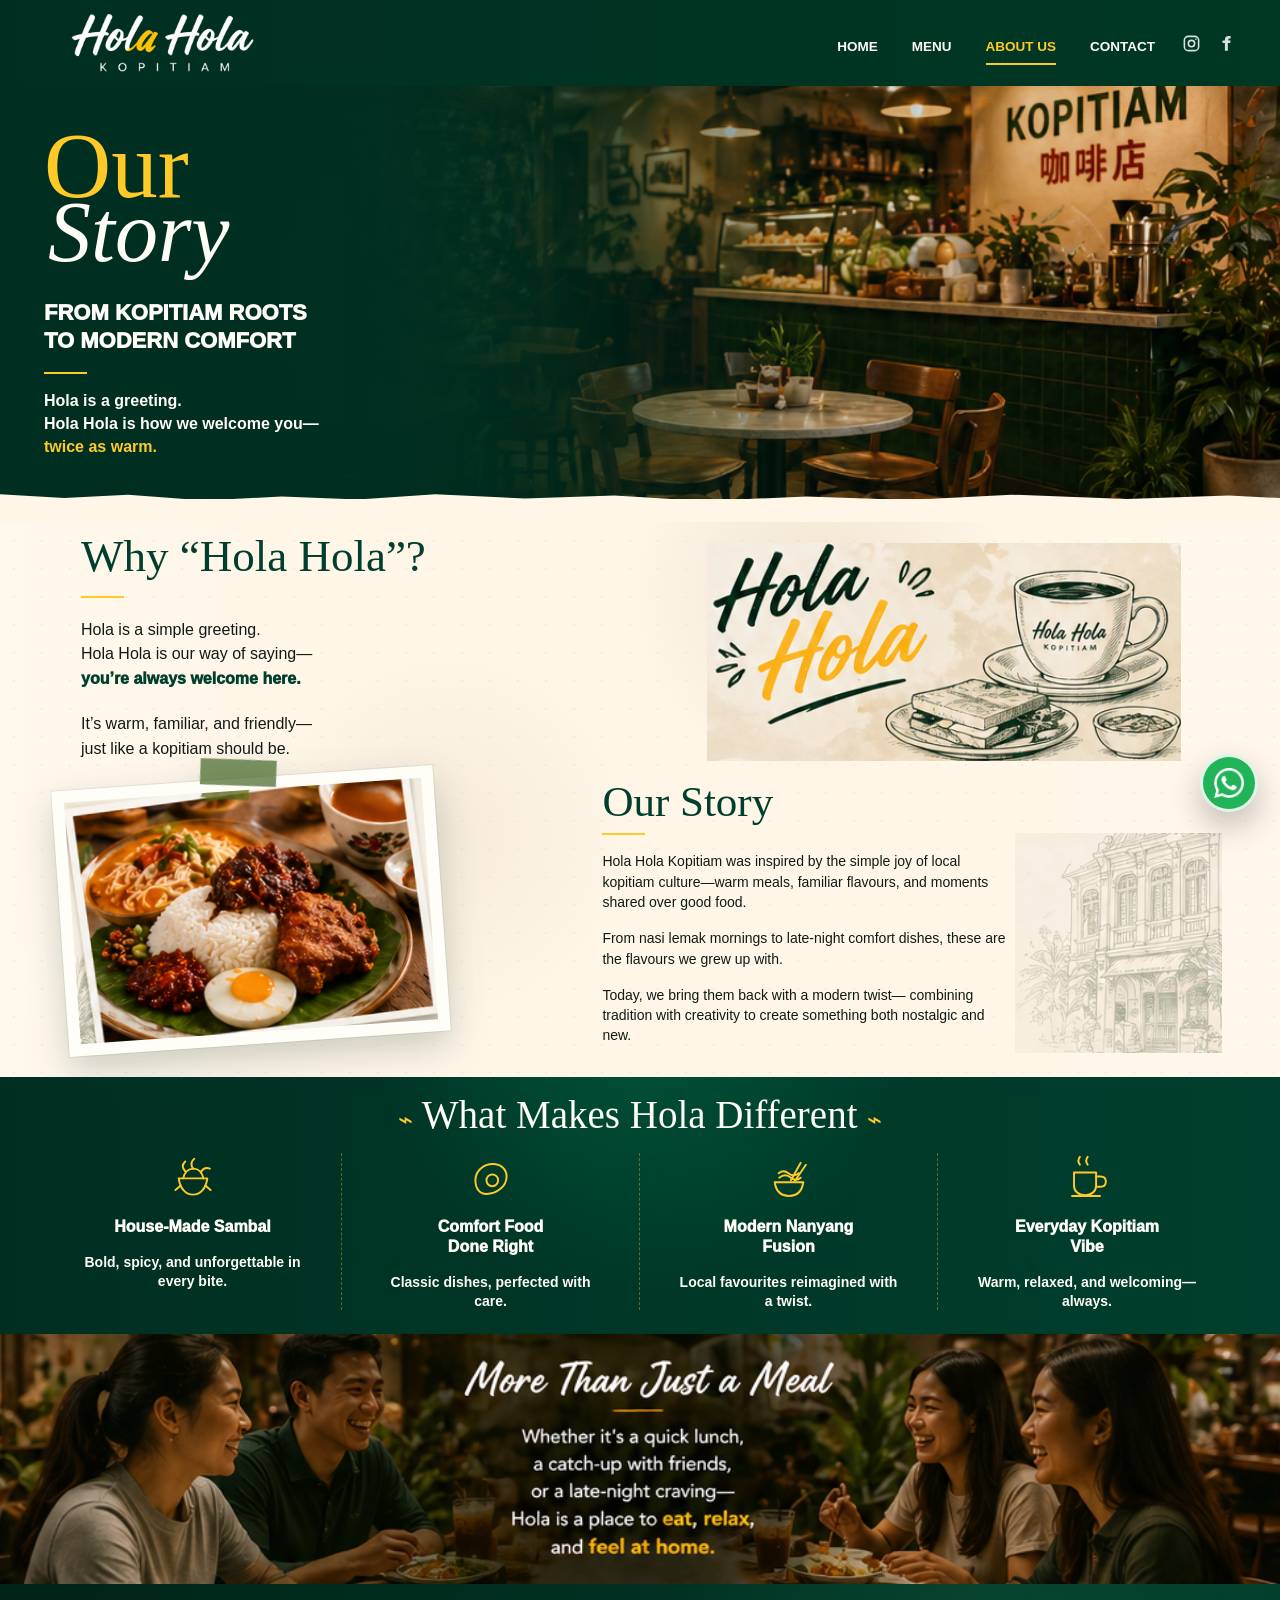
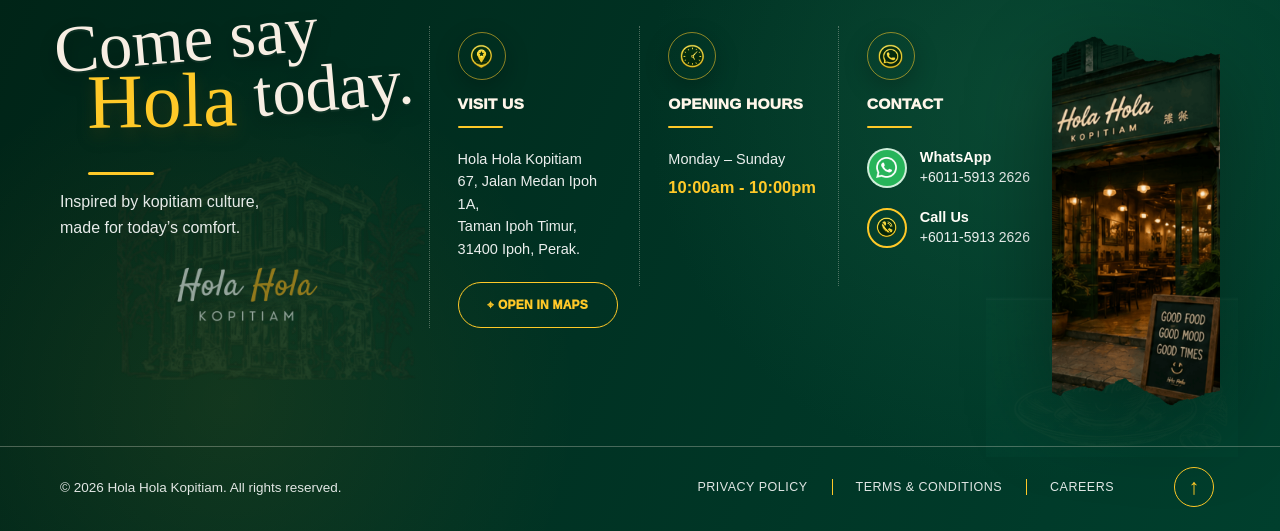
==== about/index.html @ 33ec0f51 "update" ====
<!DOCTYPE html>
<html lang="en">
  <head>
    <meta charset="UTF-8" />
    <meta name="viewport" content="width=device-width, initial-scale=1.0" />
    <title>About Us | Hola Hola Kopitiam</title>
    <meta name="description" content="The story behind Hola Hola Kopitiam, from kopitiam roots to modern comfort." />
    <link rel="stylesheet" href="../style.css" />
  </head>
  <body class="about-page">
    <header class="site-header" id="siteHeader">
      <div class="nav-wrap">
        <a class="logo" href="../" data-file-href="../index.html" aria-label="Hola Hola Kopitiam home">
          <img src="../images/logo/logo.png" alt="Hola Hola Kopitiam" />
        </a>

        <button class="menu-toggle" id="menuToggle" aria-label="Open menu" aria-expanded="false">
          <span></span>
          <span></span>
          <span></span>
        </button>

        <nav class="nav-menu" id="navMenu" aria-label="Main navigation">
          <a href="../" data-file-href="../index.html">HOME</a>
          <a href="../menu/" data-file-href="../menu/index.html">MENU</a>
          <a class="active" href="../about/" data-file-href="../about/index.html">ABOUT US</a>
          <a href="../#contact" data-file-href="../index.html#contact">CONTACT</a>
          <span class="nav-socials" aria-label="Social links">
            <a class="nav-social" href="https://www.instagram.com/holahola.kopitiam" target="_blank" rel="noreferrer" aria-label="Instagram"><img src="../icons/instagram.svg" alt="" /></a>
            <a class="nav-social" href="https://www.facebook.com/holaholakopitiam" target="_blank" rel="noreferrer" aria-label="Facebook"><img src="../icons/facebook.svg" alt="" /></a>
          </span>
        </nav>
      </div>
    </header>

    <main>
      <section class="about-hero">
        <img src="../images/about/about-hero.png" alt="Warm kopitiam interior" />
        <div class="about-hero-overlay"></div>
        <div class="about-hero-copy">
          <h1><span>Our</span><em>Story</em></h1>
          <h2>FROM KOPITIAM ROOTS<br />TO MODERN COMFORT</h2>
          <p>
            Hola is a greeting.<br />
            Hola Hola is how we welcome you—<br />
            <strong>twice as warm.</strong>
          </p>
        </div>
      </section>

      <section class="about-paper">
        <div class="container why-grid">
          <div class="why-copy">
            <h2>Why “Hola Hola”?</h2>
            <p>
              Hola is a simple greeting.<br />
              Hola Hola is our way of saying—<br />
              <strong>you’re always welcome here.</strong>
            </p>
            <p>
              It’s warm, familiar, and friendly—<br />
              just like a kopitiam should be.
            </p>
          </div>

          <div class="why-art">
            <img class="hola-illustration" src="../images/about/hola-hola-illustration.png" alt="Hola Hola typography and kopitiam cup illustration" />
            <img class="coffee-cup" src="../images/about/coffee-cup.png" alt="" aria-hidden="true" />
          </div>
        </div>

        <div class="container story-grid">
          <figure class="story-photo">
            <img src="../images/about/story-food.png" alt="Nanyang comfort food plate" />
          </figure>

          <div class="story-copy">
            <h2>Our Story</h2>
            <p>
              Hola Hola Kopitiam was inspired by the simple joy
              of local kopitiam culture—warm meals, familiar
              flavours, and moments shared over good food.
            </p>
            <p>
              From nasi lemak mornings to late-night
              comfort dishes, these are the flavours
              we grew up with.
            </p>
            <p>
              Today, we bring them back with a modern twist—
              combining tradition with creativity
              to create something both nostalgic and new.
            </p>
          </div>

          <img class="building-sketch" src="../images/about/building-sketch.png" alt="" aria-hidden="true" />
        </div>
      </section>

      <section class="difference-section">
        <div class="container">
          <h2><span>⌁</span> What Makes Hola Different <span>⌁</span></h2>
          <div class="difference-grid">
            <article>
              <img src="../icons/sambal.svg" alt="" aria-hidden="true" />
              <h3>House-Made Sambal</h3>
              <p>Bold, spicy, and unforgettable in every bite.</p>
            </article>
            <article>
              <img src="../icons/egg.svg" alt="" aria-hidden="true" />
              <h3>Comfort Food<br />Done Right</h3>
              <p>Classic dishes, perfected with care.</p>
            </article>
            <article>
              <img src="../icons/noodle.svg" alt="" aria-hidden="true" />
              <h3>Modern Nanyang<br />Fusion</h3>
              <p>Local favourites reimagined with a twist.</p>
            </article>
            <article>
              <img src="../icons/cup.svg" alt="" aria-hidden="true" />
              <h3>Everyday Kopitiam<br />Vibe</h3>
              <p>Warm, relaxed, and welcoming—always.</p>
            </article>
          </div>
        </div>
      </section>

      <section class="meal-banner" aria-label="More Than Just a Meal">
        <img src="../images/about/friends-meal.png" alt="Friends sharing a meal at Hola Hola Kopitiam" />
        <div class="visually-hidden">
          <h2>More Than Just a Meal</h2>
          <p>Whether it’s a quick lunch, a catch-up with friends, or a late-night craving—Hola is a place to eat, relax, and feel at home.</p>
        </div>
      </section>
    </main>

    <footer class="site-footer" id="contact">
      <div class="footer-shell">
        <div class="footer-top">
          <div class="footer-invite">
            <h2>Come say<br /><span class="footer-hola-line"><span>Hola</span> today.</span></h2>
            <i aria-hidden="true"></i>
            <p>Inspired by kopitiam culture,<br />made for today’s comfort.</p>
            <div class="footer-logo-mark">
              <img src="../images/logo/logo.png" alt="Hola Hola Kopitiam" />
            </div>
          </div>

          <div class="footer-panel footer-visit">
            <div class="footer-icon" aria-hidden="true"><img src="../images/footer/icons/location-pin.png" alt="" /></div>
            <h3>VISIT US</h3>
            <p>
              Hola Hola Kopitiam<br />
              67, Jalan Medan Ipoh 1A,<br />
              Taman Ipoh Timur,<br />
              31400 Ipoh, Perak.
            </p>
            <a class="footer-pill" href="https://share.google/XCFySOkUaAAFdQD67" target="_blank" rel="noreferrer">⌖ OPEN IN MAPS</a>
          </div>

          <div class="footer-panel footer-hours">
            <div class="footer-icon" aria-hidden="true"><img src="../images/footer/icons/clock.png" alt="" /></div>
            <h3>OPENING HOURS</h3>
            <p>Monday – Sunday</p>
            <strong>10:00am - 10:00pm</strong>
          </div>

          <div class="footer-panel footer-contact">
            <div class="footer-icon" aria-hidden="true"><img src="../images/footer/icons/phone.png" alt="" /></div>
            <h3>CONTACT</h3>
            <a class="contact-row" href="https://wa.me/601159132626" target="_blank" rel="noreferrer">
              <span><img src="../images/footer/icons/whatsapp-white.png" alt="" /></span>
              <b>WhatsApp<small>+6011-5913 2626</small></b>
            </a>
            <a class="contact-row" href="tel:+601159132626">
              <span><img src="../images/footer/icons/call.png" alt="" /></span>
              <b>Call Us<small>+6011-5913 2626</small></b>
            </a>
          </div>

          <figure class="footer-shop">
            <img src="../images/footer/shop-front.png" alt="Hola Hola Kopitiam shop front" />
          </figure>
        </div>

        <div class="footer-bottom">
          <p>© 2026 Hola Hola Kopitiam. All rights reserved.</p>
          <nav aria-label="Footer links">
            <a href="#">PRIVACY POLICY</a>
            <a href="#">TERMS &amp; CONDITIONS</a>
            <a href="#">CAREERS</a>
          </nav>
          <a class="back-to-top" href="#" aria-label="Back to top">↑</a>
        </div>
      </div>
    </footer>

    <a class="whatsapp-float" href="https://wa.me/601159132626" target="_blank" rel="noreferrer" aria-label="WhatsApp Hola Hola Kopitiam"></a>

    <script src="../script.js"></script>
  </body>
</html>
---- style.css ----
:root {
  --green: #003f2d;
  --dark-green: #002f22;
  --yellow: #ffc928;
  --cream: #fff6e8;
  --text-dark: #12372a;
  --white: #fffdf7;
  --shadow: 0 10px 24px rgba(18, 55, 42, 0.14);
  --radius: 16px;
  --max: 1200px;
}

* {
  box-sizing: border-box;
}

html {
  scroll-behavior: smooth;
}

body {
  margin: 0;
  color: var(--text-dark);
  background: var(--cream);
  font-family: Arial, Helvetica, sans-serif;
}

body.modal-open {
  overflow: hidden;
}

img {
  display: block;
  width: 100%;
  height: 100%;
  object-fit: cover;
}

a {
  color: inherit;
  text-decoration: none;
}

.container {
  width: min(var(--max), calc(100% - 88px));
  margin: 0 auto;
}

.site-header {
  position: fixed;
  top: 0;
  left: 0;
  right: 0;
  z-index: 50;
  background: linear-gradient(90deg, rgba(0, 47, 34, 0.96), rgba(0, 57, 36, 0.9));
  transition: box-shadow 0.2s ease, backdrop-filter 0.2s ease;
}

.site-header.scrolled {
  background: linear-gradient(90deg, var(--dark-green), #003924);
  box-shadow: 0 8px 22px rgba(0, 0, 0, 0.28);
  backdrop-filter: blur(8px);
}

.nav-wrap {
  width: min(var(--max), calc(100% - 88px));
  height: 86px;
  margin: 0 auto;
  display: flex;
  align-items: center;
  gap: 28px;
}

.logo {
  flex: 0 0 236px;
  height: 86px;
}

.logo img {
  object-fit: contain;
}

.nav-menu {
  flex: 1;
  display: flex;
  align-items: center;
  justify-content: flex-end;
  gap: 34px;
  color: var(--white);
  font-size: 13.5px;
  font-weight: 900;
}

.nav-menu > a:not(.order-btn) {
  position: relative;
  padding: 34px 0 28px;
}

.nav-menu > a:not(.order-btn)::after {
  content: "";
  position: absolute;
  left: 0;
  bottom: 17px;
  width: 0;
  height: 2px;
  background: var(--yellow);
}

.nav-menu > a.active {
  color: var(--yellow);
}

.nav-menu > a.active::after,
.nav-menu > a:hover::after {
  width: 100%;
}

.nav-socials {
  display: inline-flex;
  align-items: center;
  gap: 15px;
  margin-left: -8px;
}

.nav-social {
  display: inline-grid;
  place-items: center;
  width: 20px;
  height: 20px;
  padding: 0;
  opacity: 0.85;
  transition: opacity 0.2s ease, transform 0.2s ease;
}

.nav-social img {
  display: block;
  width: 19px;
  height: 19px;
  object-fit: contain;
  filter: brightness(0) invert(1);
  transition: filter 0.2s ease;
}

.nav-social:hover {
  opacity: 1;
  transform: translateY(-2px);
}

.nav-social:hover img {
  filter: brightness(0) saturate(100%) invert(82%) sepia(94%) saturate(769%) hue-rotate(340deg) brightness(101%) contrast(102%);
}

.order-btn {
  flex: 0 0 auto;
  display: inline-flex;
  align-items: center;
  gap: 8px;
  height: 43px;
  padding: 0 23px;
  border-radius: 999px;
  color: var(--dark-green);
  background: var(--yellow);
  box-shadow: 0 8px 16px rgba(255, 201, 40, 0.2);
}

.menu-toggle {
  display: none;
  margin-left: auto;
  width: 42px;
  height: 42px;
  border: 0;
  border-radius: 50%;
  background: var(--yellow);
}

.menu-toggle span {
  display: block;
  width: 19px;
  height: 2px;
  margin: 5px auto;
  background: var(--dark-green);
  transition: 0.2s ease;
}

.hero {
  position: relative;
  height: 570px;
  overflow: hidden;
  padding-top: 86px;
  background-image: url("images/hero/homebanner.png");
  background-size: cover;
  background-position: center top;
  background-repeat: no-repeat;
}

.hero-wrap {
  position: relative;
  z-index: 1;
  width: min(var(--max), calc(100% - 88px));
  height: 100%;
  margin: 0 auto;
  display: block;
}

.hero-copy {
  padding-top: 39px;
  color: var(--white);
}

.hero-kicker {
  margin: 0 0 4px;
  font-size: 25px;
  line-height: 1;
  font-weight: 950;
}

.hero h1 {
  margin: 0;
  line-height: 0.82;
}

.hero h1 span {
  position: relative;
  display: block;
  color: var(--yellow);
  font-size: 112px;
  font-weight: 950;
  letter-spacing: -4px;
  text-shadow: 0 4px 0 rgba(0, 0, 0, 0.08), 0 12px 26px rgba(0, 0, 0, 0.18);
}

.hero h1 span::after {
  content: "NEW";
  position: absolute;
  inset: 0;
  color: transparent;
  pointer-events: none;
  background-image:
    radial-gradient(circle, rgba(0, 63, 45, 0.58) 1px, transparent 1.6px),
    radial-gradient(circle, rgba(0, 47, 34, 0.32) 1px, transparent 1.4px),
    linear-gradient(115deg, transparent 0 34%, rgba(0, 47, 34, 0.22) 35% 36%, transparent 37% 100%);
  background-size: 9px 9px, 13px 13px, 26px 26px;
  background-position: 0 1px, 4px 5px, 0 0;
  -webkit-background-clip: text;
  background-clip: text;
  opacity: 0.42;
  mix-blend-mode: multiply;
}

.hero h1 em {
  display: block;
  margin: -7px 0 0 -8px;
  color: var(--white);
  font-family: "Brush Script MT", "Segoe Script", cursive;
  font-size: 108px;
  font-weight: 500;
  line-height: 0.78;
}

.hero-sub {
  margin: 33px 0 20px;
  color: var(--white);
  font-size: 17px;
  font-weight: 700;
  line-height: 1.45;
}

.hero-actions {
  display: flex;
  align-items: flex-start;
  gap: 26px;
}

.hero .hero-cta {
  display: inline-flex;
  flex-direction: column;
  align-items: flex-start;
  gap: 7px;
  color: var(--white);
}

.hero .hero-cta-main {
  display: inline-flex;
  align-items: center;
  justify-content: center;
  gap: 12px;
  min-width: 164px;
  min-height: 44px;
  padding: 0 24px;
  border-radius: 999px;
  font-size: 12.5px;
  line-height: 1;
  font-weight: 950;
  cursor: pointer;
  transition: transform 0.24s ease, box-shadow 0.24s ease, background 0.24s ease, color 0.24s ease;
}

.hero .hero-cta-primary .hero-cta-main {
  color: var(--dark-green);
  background: var(--yellow);
  box-shadow: 0 6px 14px rgba(0, 0, 0, 0.15);
}

.hero .hero-cta-primary:hover .hero-cta-main {
  transform: translateY(-3px);
  box-shadow: 0 12px 24px rgba(0, 0, 0, 0.25), 0 0 18px rgba(255, 201, 40, 0.32);
}

.hero .hero-cta-primary:active .hero-cta-main {
  transform: translateY(1px);
  box-shadow: 0 4px 8px rgba(0, 0, 0, 0.2);
}

.hero .hero-cta-secondary .hero-cta-main {
  color: var(--white);
  background: transparent;
  border: 1.5px solid rgba(255, 255, 255, 0.92);
}

.hero .hero-cta-secondary:hover .hero-cta-main {
  color: var(--dark-green);
  background: var(--white);
  transform: translateY(-3px);
}

.hero .hero-cta-secondary:active .hero-cta-main {
  transform: translateY(1px);
}

.hero .hero-cta-icon {
  position: relative;
  display: inline-block;
  width: 19px;
  height: 19px;
  flex: 0 0 19px;
  object-fit: contain;
}

.hero .hero-cta-icon.location::before,
.hero .hero-cta-icon.location::after {
  content: "";
  position: absolute;
  display: block;
}

.hero .hero-cta-icon.fork {
  color: var(--dark-green);
}

.hero .hero-cta-icon.location::before {
  left: 3px;
  top: 1px;
  width: 13px;
  height: 13px;
  border: 2px solid currentColor;
  border-radius: 50% 50% 50% 0;
  transform: rotate(-45deg);
}

.hero .hero-cta-icon.location::after {
  left: 8px;
  top: 6px;
  width: 3px;
  height: 3px;
  border: 2px solid currentColor;
  border-radius: 50%;
}

.hero .hero-cta-arrow {
  font-size: 18px;
  line-height: 1;
  transform: translateY(-1px);
}

.hero .hero-cta small {
  display: block;
  padding-left: 17px;
  color: rgba(255, 246, 232, 0.92);
  font-family: "Brush Script MT", "Segoe Script", cursive;
  font-size: 15px;
  line-height: 1;
  font-weight: 500;
  letter-spacing: 0;
  text-shadow: 0 2px 8px rgba(0, 0, 0, 0.24);
}

.btn {
  display: inline-flex;
  align-items: center;
  gap: 12px;
  justify-content: center;
  min-width: 174px;
  min-height: 52px;
  padding: 16px 28px;
  border-radius: 999px;
  font-size: 13px;
  font-weight: 700;
  line-height: 1;
  cursor: pointer;
  transition: all 0.3s ease;
}

.mini-btn:hover,
.order-btn:hover,
.directions:hover {
  transform: translateY(-1px) scale(1.03);
}

.btn-primary {
  color: var(--dark-green);
  background: var(--yellow);
  box-shadow: 0 6px 14px rgba(0, 0, 0, 0.15);
}

.btn-primary:hover {
  transform: translateY(-3px);
  box-shadow: 0 12px 24px rgba(0, 0, 0, 0.25), 0 0 18px rgba(255, 201, 40, 0.22);
}

.btn-primary:active {
  transform: translateY(1px);
  box-shadow: 0 4px 8px rgba(0, 0, 0, 0.2);
}

.btn-secondary {
  color: var(--white);
  border: 1.5px solid var(--white);
  background: transparent;
}

.btn-secondary:hover {
  color: var(--dark-green);
  background: var(--white);
  transform: translateY(-3px);
}

.btn-secondary:active {
  transform: translateY(1px);
}

.icon-left {
  display: inline-block;
  width: 20px;
  height: 20px;
  flex: 0 0 20px;
  background-color: currentColor;
  mask-position: center;
  mask-repeat: no-repeat;
  mask-size: contain;
  -webkit-mask-position: center;
  -webkit-mask-repeat: no-repeat;
  -webkit-mask-size: contain;
}

.icon-left.fork {
  mask-image: url("icons/fork.svg");
  -webkit-mask-image: url("icons/fork.svg");
}

.icon-left.location {
  mask-image: url("icons/location.svg");
  -webkit-mask-image: url("icons/location.svg");
}

.icon-right {
  font-size: 18px;
  line-height: 1;
  transform: translateY(-1px);
}

.promotions,
.must-try {
  position: relative;
  background: var(--cream);
}

.promotions {
  padding: 18px 0 13px;
}

.promotions::before,
.must-try::before {
  content: "";
  position: absolute;
  inset: 0;
  pointer-events: none;
  opacity: 0.04;
  background-image: radial-gradient(circle, var(--text-dark) 1px, transparent 1.2px);
  background-size: 28px 28px;
}

.section-title {
  position: relative;
  z-index: 1;
  display: flex;
  justify-content: center;
  align-items: center;
  gap: 14px;
  text-align: center;
}

.section-title h2 {
  position: relative;
  margin: 0;
  color: var(--text-dark);
  font-size: 29px;
  line-height: 0.92;
  font-weight: 950;
}

.promotions .section-title h2 {
  display: inline-block;
  text-shadow: 0 0 16px rgba(255, 201, 40, 0.34), 0 2px 0 rgba(255, 255, 255, 0.42);
  transform-origin: center;
  animation: promo-title-breathe 5.6s ease-in-out infinite;
}

.section-title p {
  margin: 4px 0 0;
  color: #8b4d24;
  font-family: "Brush Script MT", "Segoe Script", cursive;
  font-size: 23px;
  line-height: 0.8;
}

.promotions .section-title p {
  animation: promo-subtitle-breathe 5.8s ease-in-out infinite;
}

.section-title.small h2 {
  font-size: 26px;
}

.section-title.small p {
  font-size: 20px;
}

.ornament {
  color: var(--yellow);
  font-size: 29px;
  font-weight: 900;
}

.promotions .ornament {
  filter: drop-shadow(0 0 8px rgba(255, 201, 40, 0.4));
  transform-origin: center;
  animation: promo-ornament-pulse 4.8s ease-in-out infinite;
}

.promotions .ornament.flip {
  animation-delay: 0.7s;
}

.flip {
  transform: scaleX(-1);
}

.promo-grid {
  position: relative;
  z-index: 1;
  display: grid;
  grid-template-columns: 1fr 1fr;
  gap: 12px;
  margin-top: 19px;
}

.promo-card {
  position: relative;
  height: 292px;
  overflow: hidden;
  border-radius: 22px;
  border: 1px solid rgba(255, 246, 232, 0.24);
  box-shadow: 0 16px 34px rgba(18, 55, 42, 0.14);
  transition: transform 0.28s ease, box-shadow 0.28s ease, border-color 0.28s ease;
}

.promo-card::before {
  content: "";
  position: absolute;
  inset: 1px;
  z-index: 3;
  border-radius: 21px;
  pointer-events: none;
  box-shadow: inset 0 1px 0 rgba(255, 255, 255, 0.2), inset 0 0 0 1px rgba(255, 201, 40, 0.08);
}

.promo-card:hover {
  transform: translateY(-7px);
  border-color: rgba(255, 201, 40, 0.38);
  box-shadow: 0 24px 48px rgba(18, 55, 42, 0.26), 0 0 26px rgba(255, 201, 40, 0.12);
}

.product-card:hover {
  transform: translateY(-4px);
  box-shadow: 0 14px 30px rgba(18, 55, 42, 0.22);
}

.promo-combo {
  display: grid;
  grid-template-columns: 154px minmax(220px, 1fr);
  color: var(--white);
  background: linear-gradient(110deg, var(--dark-green), var(--green));
}

.promo-combo::after {
  content: "";
  position: absolute;
  inset: 0 auto 0 0;
  z-index: 1;
  width: 68%;
  background: linear-gradient(90deg, rgba(0, 47, 34, 0.98) 0%, rgba(0, 63, 45, 0.96) 68%, rgba(0, 63, 45, 0) 100%);
  pointer-events: none;
}

.discount-badge {
  position: relative;
  z-index: 2;
  overflow: hidden;
  width: 112px;
  height: 112px;
  margin: 30px 0 0 24px;
  padding-top: 27px;
  border-radius: 50%;
  color: var(--dark-green);
  background:
    radial-gradient(circle at 34% 24%, rgba(255, 255, 255, 0.54), transparent 24%),
    var(--yellow);
  transform: rotate(-5deg);
  text-align: center;
  font-size: 34px;
  line-height: 0.9;
  font-weight: 950;
  box-shadow: 0 16px 30px rgba(0, 0, 0, 0.24), 0 0 0 6px rgba(255, 201, 40, 0.16);
}

.discount-badge::before {
  content: "";
  position: absolute;
  inset: 8px;
  border: 1px dashed rgba(0, 63, 45, 0.38);
  border-radius: inherit;
  pointer-events: none;
}

.discount-badge::after,
.promo-stamp::after,
.mini-btn::after {
  content: "";
  position: absolute;
  top: -42%;
  bottom: -42%;
  width: 46%;
  transform: translateX(-190%) rotate(18deg);
  background: linear-gradient(90deg, transparent, rgba(255, 255, 255, 0.44), transparent);
  pointer-events: none;
  animation: promo-shine 6.5s ease-in-out infinite;
}

.discount-badge::after {
  left: 0;
  z-index: 1;
}

.discount-badge span {
  font-size: 26px;
}

.promo-text {
  position: relative;
  z-index: 2;
  padding: 35px 28px 0 0;
}

.promo-combo .promo-text {
  padding-left: 8px;
}

.promo-tag {
  display: inline-flex;
  align-items: center;
  height: 22px;
  margin: 0 0 11px;
  padding: 0 10px;
  border-radius: 999px;
  color: var(--dark-green);
  background: rgba(255, 201, 40, 0.92);
  box-shadow: 0 8px 16px rgba(0, 0, 0, 0.12);
  font-size: 9.5px;
  line-height: 1;
  font-weight: 950;
  letter-spacing: 0.05em;
}

.promo-stamp .promo-tag {
  color: var(--yellow);
  background: var(--green);
}

.promo-combo h3,
.promo-stamp h3 {
  margin: 0 0 12px;
  font-size: 21px;
  line-height: 1;
  font-weight: 950;
}

.promo-combo p,
.promo-stamp p {
  margin: 0;
  font-size: 16px;
  font-weight: 800;
  line-height: 1.25;
}

.promo-combo small {
  display: block;
  margin: 24px 0 17px;
  font-size: 11px;
}

.mini-btn {
  position: relative;
  overflow: hidden;
  border: 0;
  font-family: inherit;
  cursor: pointer;
  display: inline-flex;
  align-items: center;
  justify-content: center;
  min-width: 132px;
  height: 34px;
  border-radius: 8px;
  font-size: 10.5px;
  font-weight: 950;
  box-shadow: 0 8px 16px rgba(0, 0, 0, 0.14);
  transition: transform 0.22s ease, background 0.22s ease, filter 0.22s ease, box-shadow 0.22s ease;
  animation: promo-button-pulse 3.9s ease-in-out infinite;
}

.mini-btn:hover {
  transform: translateY(-3px) scale(1.03);
  filter: brightness(1.06);
  box-shadow: 0 14px 24px rgba(0, 0, 0, 0.22), 0 0 18px rgba(255, 201, 40, 0.28);
}

.mini-btn:active {
  transform: translateY(1px) scale(0.99);
  box-shadow: 0 5px 9px rgba(0, 0, 0, 0.18);
}

.mini-btn::after {
  left: 0;
  animation-duration: 5.6s;
}

.mini-btn.yellow {
  color: var(--dark-green);
  background: var(--yellow);
}

.mini-btn.green {
  color: var(--white);
  background: var(--green);
}

.promo-combo img {
  position: absolute;
  right: -60px;
  bottom: -24px;
  z-index: 0;
  width: 420px;
  height: 310px;
  object-fit: contain;
  object-position: right bottom;
  filter: drop-shadow(0 16px 22px rgba(0, 0, 0, 0.28));
  transition: transform 0.32s ease, opacity 0.18s ease;
}

.promo-card:hover img {
  transform: scale(1.045) translateY(-2px);
}

.promo-stamp {
  overflow: hidden;
  color: var(--text-dark);
  background: radial-gradient(circle at 82% 42%, #ffd95d, var(--yellow) 54%, #eeb417);
}

.promo-stamp::after {
  left: 0;
  z-index: 1;
  opacity: 0.5;
  animation-delay: 1.2s;
}

.promo-stamp .promo-text {
  padding-top: 35px;
  padding-left: 34px;
  padding-right: 262px;
  max-width: 100%;
}

.promo-stamp h3 {
  color: var(--green);
}

.reward-icon {
  display: inline-grid;
  place-items: center;
  width: 31px;
  height: 31px;
  margin-right: 8px;
  border: 2px solid var(--white);
  border-radius: 50%;
  color: var(--yellow);
  background: var(--white);
  font-size: 15px;
  vertical-align: middle;
}

.stamp-row {
  display: grid;
  grid-template-columns: repeat(5, 27px);
  gap: 10px 12px;
  margin: 14px 0 16px 7px;
}

.stamp-row span:nth-child(5) {
  grid-column: 1;
}

.stamp-row span {
  display: grid;
  place-items: center;
  width: 27px;
  height: 27px;
  border-radius: 50%;
  color: var(--green);
  background: var(--white);
  font-size: 12px;
  font-weight: 950;
}

.stamp-row span:last-child {
  color: var(--yellow);
  border: 2px solid var(--green);
  background: var(--green);
  box-shadow: 0 8px 14px rgba(0, 63, 45, 0.2);
}

.stamp-row span:nth-child(8) {
  color: #f15a24;
  border: 2px solid #f15a24;
}

.stamp-row .stamp-gift {
  position: relative;
  font-size: 0;
}

.stamp-row .stamp-gift::before {
  content: "";
  width: 13px;
  height: 12px;
  border: 2px solid var(--yellow);
  border-radius: 3px;
  background:
    linear-gradient(90deg, transparent 43%, var(--yellow) 43% 57%, transparent 57%),
    linear-gradient(180deg, transparent 43%, var(--yellow) 43% 57%, transparent 57%);
}

.stamp-row .stamp-gift::after {
  content: "";
  position: absolute;
  top: 5px;
  left: 50%;
  width: 17px;
  height: 5px;
  border: 2px solid var(--yellow);
  border-radius: 5px 5px 2px 2px;
  transform: translateX(-50%);
}

.promo-stamp img {
  position: absolute;
  right: -68px;
  bottom: -18px;
  width: 460px;
  height: 318px;
  object-fit: contain;
  object-position: right bottom;
  filter: drop-shadow(0 16px 22px rgba(0, 0, 0, 0.16));
  transition: transform 0.32s ease;
}

.must-try {
  padding: 0 0 13px;
}

.menu-box {
  position: relative;
  z-index: 1;
  padding: 8px 16px 15px;
  border-radius: 15px;
  background: rgba(255, 250, 240, 0.72);
  box-shadow: inset 0 0 0 1px rgba(18, 55, 42, 0.09), 0 8px 20px rgba(18, 55, 42, 0.08);
}

.menu-head {
  display: grid;
  grid-template-columns: 1fr auto 1fr;
  align-items: center;
  margin-bottom: 11px;
}

.menu-head .section-title {
  grid-column: 2;
}

.view-all {
  grid-column: 3;
  justify-self: end;
  margin-right: 4px;
  color: var(--text-dark);
  font-size: 13px;
  font-weight: 950;
}

.product-grid {
  display: grid;
  grid-template-columns: repeat(4, 1fr);
  gap: 18px;
}

.product-card {
  overflow: hidden;
  border-radius: 9px;
  border: 1px solid rgba(18, 55, 42, 0.15);
  background: #fffaf0;
  text-align: center;
  box-shadow: 0 6px 15px rgba(18, 55, 42, 0.08);
  transition: transform 0.18s ease, box-shadow 0.18s ease;
}

.product-image {
  position: relative;
  height: 151px;
  overflow: hidden;
}

.product-image img {
  transition: transform 0.22s ease;
}

.product-card:hover .product-image img {
  transform: scale(1.08);
}

.product-image span {
  position: absolute;
  top: 0;
  left: 0;
  padding: 8px 10px;
  border-radius: 0 0 6px 0;
  color: var(--dark-green);
  background: var(--yellow);
  font-size: 11px;
  font-weight: 950;
}

.product-image span.new {
  color: var(--white);
  background: var(--green);
}

.product-body {
  min-height: 116px;
  padding: 9px 10px 10px;
}

.product-body h3 {
  margin: 0 0 7px;
  color: var(--text-dark);
  font-size: 16px;
  line-height: 1.1;
  font-weight: 950;
}

.product-body p {
  margin: 0;
  color: #0c2219;
  font-size: 12px;
  line-height: 1.35;
}

.promo-modal {
  position: fixed;
  inset: 0;
  z-index: 120;
  display: grid;
  place-items: center;
  padding: 28px;
  opacity: 0;
  pointer-events: none;
  transition: opacity 0.2s ease;
}

.promo-modal.open {
  opacity: 1;
  pointer-events: auto;
}

.promo-modal-backdrop {
  position: absolute;
  inset: 0;
  background: rgba(0, 28, 20, 0.78);
  backdrop-filter: blur(5px);
}

.promo-modal-dialog {
  position: relative;
  z-index: 1;
  width: min(680px, 100%);
  max-height: calc(100vh - 56px);
  padding: 14px;
  border-radius: 18px;
  background: linear-gradient(135deg, rgba(255, 246, 232, 0.96), rgba(255, 255, 255, 0.98));
  box-shadow: 0 30px 80px rgba(0, 0, 0, 0.35);
  transform: translateY(10px) scale(0.98);
  transition: transform 0.2s ease;
}

.promo-modal.open .promo-modal-dialog {
  transform: translateY(0) scale(1);
}

.promo-modal-dialog img {
  display: block;
  width: 100%;
  height: auto;
  max-height: calc(100vh - 108px);
  object-fit: contain;
  border-radius: 14px;
  background: var(--cream);
}

.promo-modal-close {
  position: absolute;
  top: -15px;
  right: -15px;
  display: grid;
  place-items: center;
  width: 42px;
  height: 42px;
  border: 2px solid rgba(255, 255, 255, 0.92);
  border-radius: 50%;
  color: var(--dark-green);
  background: var(--yellow);
  font-size: 28px;
  line-height: 1;
  font-weight: 800;
  cursor: pointer;
  box-shadow: 0 12px 28px rgba(0, 0, 0, 0.28);
}

@keyframes promo-title-breathe {
  0%,
  100% {
    transform: translateY(0) scale(1);
  }
  50% {
    transform: translateY(-2px) scale(1.025);
  }
}

@keyframes promo-ornament-pulse {
  0%,
  100% {
    transform: translateY(0) rotate(0deg) scale(1);
    opacity: 0.9;
  }
  45% {
    transform: translateY(-1px) rotate(-5deg) scale(1.08);
    opacity: 1;
  }
  68% {
    transform: translateY(1px) rotate(4deg) scale(1.04);
  }
}

@keyframes promo-subtitle-breathe {
  0%,
  100% {
    opacity: 0.9;
    transform: translateY(0);
  }
  50% {
    opacity: 1;
    transform: translateY(-1px);
  }
}

@keyframes promo-shine {
  0%,
  52% {
    transform: translateX(-190%) rotate(18deg);
  }
  78%,
  100% {
    transform: translateX(280%) rotate(18deg);
  }
}

@keyframes promo-button-pulse {
  0%,
  100% {
    box-shadow: 0 8px 16px rgba(0, 0, 0, 0.14);
  }
  50% {
    box-shadow: 0 10px 22px rgba(0, 0, 0, 0.18), 0 0 18px rgba(255, 201, 40, 0.24);
  }
}

.site-footer {
  position: relative;
  overflow: hidden;
  color: var(--white);
  background:
    radial-gradient(circle at 80% 22%, rgba(20, 91, 63, 0.5), transparent 34%),
    radial-gradient(circle at 18% 76%, rgba(255, 201, 40, 0.075), transparent 31%),
    linear-gradient(112deg, #002417 0%, #003223 48%, #003f2d 100%);
}

.site-footer::before,
.site-footer::after {
  content: "";
  position: absolute;
  pointer-events: none;
  opacity: 0.16;
  mix-blend-mode: screen;
}

.site-footer::before {
  left: 50px;
  bottom: 246px;
  width: 348px;
  height: 232px;
  background: url("images/about/building-sketch.png") center / contain no-repeat;
  display: none;
}

.site-footer::after {
  right: 42px;
  bottom: 74px;
  width: 252px;
  height: 160px;
  background: url("images/footer/cup-sketch.png") center / contain no-repeat;
  opacity: 0.13;
}

.footer-shell {
  position: relative;
  z-index: 1;
  width: min(100%, 1536px);
  margin: 0 auto;
}

.footer-top {
  display: grid;
  grid-template-columns: 1.24fr 0.74fr 0.72fr 0.77fr 1.3fr;
  gap: clamp(20px, 1.7vw, 26px);
  min-height: 418px;
  padding: 42px 60px 30px;
  align-items: start;
}

.footer-invite {
  position: relative;
  min-height: 390px;
  padding-top: 0;
}

.footer-invite::after {
  content: none;
}

.footer-invite h2 {
  position: relative;
  z-index: 2;
  margin: -2px 0 0 -8px;
  color: #f7eee3;
  font-family: "Brush Script MT", "Segoe Script", cursive;
  width: max-content;
  font-size: clamp(64px, 5.2vw, 84px);
  line-height: 0.82;
  font-weight: 400;
  letter-spacing: 0;
  text-shadow:
    0 2px 0 rgba(255, 246, 232, 0.05),
    0 8px 18px rgba(0, 0, 0, 0.3);
  transform: rotate(-5deg);
  transform-origin: left top;
}

.footer-invite .footer-hola-line {
  display: inline-block;
  margin-left: 28px;
  color: #f7eee3;
  white-space: nowrap;
  transform: translateY(-2px);
}

.footer-invite .footer-hola-line span {
  display: inline-block;
  color: var(--yellow);
  font-size: 1.16em;
  font-weight: 400;
  transform: translate(0, 2px) rotate(4deg);
  text-shadow: 0 7px 16px rgba(255, 201, 40, 0.13), 0 8px 18px rgba(0, 0, 0, 0.3);
}

.footer-invite i {
  position: relative;
  z-index: 2;
  display: block;
  width: 66px;
  height: 3px;
  margin: 30px 0 14px 28px;
  border-radius: 999px;
  background: var(--yellow);
}

.footer-invite p {
  position: relative;
  z-index: 2;
  margin: 0;
  max-width: 330px;
  color: rgba(255, 255, 255, 0.9);
  font-size: 16px;
  font-weight: 500;
  line-height: 1.62;
}

.sr-only {
  position: absolute;
  width: 1px;
  height: 1px;
  padding: 0;
  margin: -1px;
  overflow: hidden;
  clip: rect(0, 0, 0, 0);
  white-space: nowrap;
  border: 0;
}

.footer-logo-mark {
  position: absolute;
  left: -24px;
  bottom: -18px;
  z-index: 1;
  width: 470px;
  height: 316px;
  display: grid;
  place-items: center;
  background: url("images/footer/logo-building.png") center / contain no-repeat;
  mix-blend-mode: screen;
  opacity: 0.56;
}

.footer-logo-mark::before {
  content: none;
}

.footer-logo-mark img {
  display: none;
}

.footer-panel {
  min-height: 260px;
  padding: 6px 0 0 28px;
  border-left: 1px dotted rgba(255, 246, 232, 0.3);
}

.footer-icon {
  display: grid;
  place-items: center;
  width: 48px;
  height: 48px;
  margin-bottom: 16px;
  border: 1px solid rgba(255, 201, 40, 0.55);
  border-radius: 50%;
  color: var(--yellow);
  font-size: 22px;
  box-shadow: 0 8px 24px rgba(0, 0, 0, 0.22);
}

.footer-icon img {
  width: 25px;
  height: 25px;
  object-fit: contain;
}

.footer-panel h3 {
  margin: 0;
  color: #fff6e9;
  font-size: 15.5px;
  line-height: 1;
  font-weight: 950;
  letter-spacing: 0.015em;
  white-space: nowrap;
}

.footer-panel h3::after {
  content: "";
  display: block;
  width: 45px;
  height: 2px;
  margin: 14px 0 20px;
  background: var(--yellow);
  border-radius: 999px;
}

.footer-panel p {
  margin: 0;
  color: rgba(255, 255, 255, 0.92);
  font-size: 14.5px;
  font-weight: 500;
  line-height: 1.55;
}

.footer-pill {
  display: inline-flex;
  align-items: center;
  justify-content: center;
  min-width: 160px;
  height: 46px;
  margin-top: 22px;
  padding: 0 18px;
  border: 1px solid var(--yellow);
  border-radius: 999px;
  color: var(--yellow);
  font-size: 12px;
  font-weight: 950;
  letter-spacing: 0.02em;
  transition: transform 0.18s ease, background 0.18s ease, color 0.18s ease;
}

.footer-hours strong {
  display: block;
  margin-top: 8px;
  color: var(--yellow);
  font-size: 16.5px;
  line-height: 1.1;
  white-space: nowrap;
}

.contact-row {
  display: flex;
  align-items: center;
  gap: 13px;
  margin-top: 20px;
  color: var(--white);
  transition: transform 0.18s ease;
}

.contact-row span {
  display: grid;
  place-items: center;
  flex: 0 0 auto;
  width: 40px;
  height: 40px;
  border: 2px solid var(--yellow);
  border-radius: 50%;
  color: var(--yellow);
  font-size: 18px;
}

.contact-row span img {
  width: 21px;
  height: 21px;
  object-fit: contain;
}

.contact-row:first-of-type span {
  color: var(--white);
  background: #27b45a;
  border-color: rgba(255, 255, 255, 0.78);
}

.contact-row b {
  display: grid;
  gap: 4px;
  color: var(--white);
  font-size: 14.5px;
  line-height: 1.1;
}

.contact-row small {
  color: rgba(255, 255, 255, 0.92);
  font-size: 14px;
  font-weight: 500;
  white-space: nowrap;
}

.footer-shop {
  align-self: stretch;
  min-height: 344px;
  margin: 0;
  overflow: hidden;
  border-radius: 4px;
  filter: drop-shadow(0 22px 42px rgba(0, 0, 0, 0.34));
}

.footer-shop img {
  width: 100%;
  height: 100%;
  object-fit: cover;
  object-position: center;
}

.footer-bottom {
  display: grid;
  grid-template-columns: minmax(260px, 1fr) auto 46px;
  gap: 36px;
  align-items: center;
  min-height: 78px;
  padding: 20px 60px 24px;
  border-top: 1px solid rgba(255, 246, 232, 0.28);
}

.footer-bottom p {
  margin: 0;
  color: rgba(255, 255, 255, 0.88);
  font-size: 13.5px;
}

.footer-bottom nav {
  display: flex;
  gap: 0;
  align-items: center;
}

.footer-bottom nav a {
  position: relative;
  padding: 0 24px;
  color: rgba(255, 255, 255, 0.88);
  font-size: 12.5px;
  letter-spacing: 0.04em;
}

.footer-bottom nav a + a::before {
  content: "";
  position: absolute;
  left: 0;
  top: 50%;
  width: 1px;
  height: 16px;
  transform: translateY(-50%);
  background: var(--yellow);
}

.back-to-top {
  display: grid;
  place-items: center;
  width: 40px;
  height: 40px;
  border: 1px solid var(--yellow);
  border-radius: 50%;
  color: var(--yellow);
  font-size: 22px;
  line-height: 1;
  transition: transform 0.18s ease, background 0.18s ease, color 0.18s ease;
}

.footer-pill:hover,
.contact-row:hover,
.back-to-top:hover {
  transform: translateY(-2px);
}

.footer-pill:hover,
.back-to-top:hover {
  color: var(--dark-green);
  background: var(--yellow);
}

.whatsapp-float {
  position: fixed;
  z-index: 80;
  right: 22px;
  bottom: 88px;
  display: grid;
  place-items: center;
  width: 58px;
  height: 58px;
  border-radius: 50%;
  color: var(--white);
  background: #20b358;
  border: 3px solid rgba(255, 255, 255, 0.86);
  box-shadow: 0 14px 32px rgba(0, 0, 0, 0.24);
  transition: transform 0.18s ease, box-shadow 0.18s ease;
}

.whatsapp-float::before {
  content: "";
  width: 30px;
  height: 30px;
  background: url("images/footer/icons/whatsapp-white.png") center / contain no-repeat;
}

.whatsapp-float:hover {
  transform: translateY(-2px) scale(1.08);
  box-shadow: 0 18px 38px rgba(0, 0, 0, 0.3);
}

.menu-page {
  background: var(--cream);
}

.menu-hero {
  position: relative;
  height: 560px;
  padding-top: 86px;
  overflow: hidden;
  color: var(--white);
  background-image: url("images/hero/menu-hero.png");
  background-size: cover;
  background-position: 58% top;
  background-repeat: no-repeat;
}

.menu-hero::before {
  content: "";
  position: absolute;
  inset: 0;
  background: linear-gradient(90deg, rgba(0, 47, 34, 0.98) 0%, rgba(0, 47, 34, 0.86) 34%, rgba(0, 47, 34, 0.34) 58%, rgba(0, 47, 34, 0.02) 100%);
}

.menu-hero-wrap {
  position: relative;
  z-index: 1;
  width: min(var(--max), calc(100% - 88px));
  height: 100%;
  margin: 0 auto;
  display: block;
}

.menu-hero-copy {
  position: relative;
  z-index: 2;
  max-width: 520px;
  padding-left: 80px;
  padding-top: 92px;
}

.menu-hero-copy p {
  margin: 0 0 6px;
  color: var(--yellow);
  font-family: "Brush Script MT", "Segoe Script", cursive;
  font-size: 42px;
  line-height: 0.9;
}

.menu-hero-copy h1 {
  margin: 0;
  color: var(--white);
  font-size: 104px;
  line-height: 0.86;
  font-weight: 950;
  letter-spacing: -2px;
}

.menu-hero-copy > span {
  display: block;
  margin-top: 18px;
  font-size: 18px;
  font-weight: 750;
  line-height: 1.36;
}

.scroll-cue {
  display: flex;
  align-items: center;
  gap: 12px;
  margin-top: 32px;
  font-size: 12px;
  font-weight: 950;
}

.scroll-cue i {
  display: grid;
  place-items: center;
  width: 22px;
  height: 34px;
  border: 1px solid rgba(255, 255, 255, 0.9);
  border-radius: 999px;
  font-style: normal;
  color: var(--white);
}

.category-section,
.signature-section,
.menu-cta-section {
  position: relative;
  background: var(--cream);
}

.category-section {
  padding: 18px 0 8px;
}

.category-section::before,
.signature-section::before,
.menu-cta-section::before {
  content: "";
  position: absolute;
  inset: 0;
  pointer-events: none;
  opacity: 0.035;
  background-image: radial-gradient(circle, var(--text-dark) 1px, transparent 1.2px);
  background-size: 28px 28px;
}

.menu-section-title {
  position: relative;
  z-index: 1;
  text-align: center;
}

.menu-section-title p {
  margin: 0 0 4px;
  color: #8b4d24;
  font-family: "Brush Script MT", "Segoe Script", cursive;
  font-size: 25px;
  line-height: 0.9;
}

.menu-section-title h2 {
  margin: 0;
  color: var(--text-dark);
  font-size: 30px;
  line-height: 1;
  font-weight: 950;
}

.menu-section-title h2 span {
  color: var(--yellow);
  font-size: 26px;
  vertical-align: 0.08em;
}

.menu-section-title > span {
  display: block;
  margin-top: 8px;
  color: #171d18;
  font-size: 14px;
}

.category-layout {
  position: relative;
  z-index: 1;
  display: grid;
  grid-template-columns: 44px 1fr;
  gap: 16px;
  margin-top: 16px;
}

.category-numbers {
  padding-top: 24px;
  text-align: center;
  color: rgba(18, 55, 42, 0.26);
}

.category-numbers button {
  display: block;
  width: 100%;
  padding: 0;
  border: 0;
  color: rgba(18, 55, 42, 0.26);
  background: transparent;
  font-size: 18px;
  line-height: 1;
  font-weight: 950;
  cursor: pointer;
  transition: color 0.18s ease, transform 0.18s ease;
}

.category-numbers button.active,
.category-numbers button:hover,
.category-numbers button:focus-visible {
  color: var(--yellow);
  transform: translateX(2px);
  outline: 0;
}

.category-numbers span {
  display: block;
  margin: 10px 0;
  color: rgba(18, 55, 42, 0.2);
  font-size: 10px;
}

.category-stack {
  display: grid;
  gap: 2px;
}

.feature-category {
  min-height: 328px;
  display: grid;
  grid-template-columns: 54% 46%;
  overflow: hidden;
  border-radius: 13px;
  background: var(--green);
  box-shadow: var(--shadow);
  transition: opacity 0.18s ease, transform 0.18s ease, box-shadow 0.18s ease;
}

.feature-category.is-changing {
  opacity: 0.68;
  transform: translateY(3px);
}

.feature-image {
  min-height: 328px;
  overflow: hidden;
}

.feature-image img {
  transition: transform 0.28s ease, opacity 0.18s ease;
}

.feature-category:hover .feature-image img {
  transform: scale(1.035);
}

.feature-copy {
  position: relative;
  padding: 38px 34px;
  color: var(--white);
  background:
    linear-gradient(90deg, rgba(0, 63, 45, 0.82), rgba(0, 47, 34, 0.98)),
    radial-gradient(circle at 92% 65%, rgba(255, 255, 255, 0.08), transparent 30%);
}

.feature-copy::after {
  content: "☕";
  position: absolute;
  right: 30px;
  bottom: 24px;
  color: rgba(255, 255, 255, 0.2);
  font-size: 100px;
}

.feature-copy small {
  display: block;
  color: var(--yellow);
  font-size: 22px;
  font-weight: 950;
}

.feature-copy h3 {
  margin: 9px 0 0;
  font-family: "Brush Script MT", "Segoe Script", cursive;
  font-size: 61px;
  line-height: 0.88;
  font-weight: 500;
}

.feature-copy em {
  display: block;
  margin-top: 13px;
  color: var(--yellow);
  font-family: "Brush Script MT", "Segoe Script", cursive;
  font-size: 25px;
  line-height: 1;
}

.feature-copy p {
  max-width: 270px;
  margin: 14px 0 20px;
  font-size: 14px;
  line-height: 1.45;
}

.feature-action {
  position: relative;
  z-index: 1;
  display: inline-flex;
  align-items: center;
  justify-content: center;
  gap: 18px;
  min-width: 178px;
  height: 39px;
  border-radius: 999px;
  color: var(--dark-green);
  background: var(--yellow);
  font-size: 11px;
  font-weight: 950;
}

.category-row {
  position: relative;
  min-height: 74px;
  padding-top: 16px;
  padding-bottom: 16px;
  overflow: hidden;
  border-radius: 0 10px 10px 0;
  background: #fbecd7;
  box-shadow: inset 0 -1px rgba(18, 55, 42, 0.18);
  cursor: pointer;
  transition: max-height 0.24s ease, opacity 0.18s ease, transform 0.18s ease, box-shadow 0.18s ease, background 0.18s ease;
}

.category-row:hover {
  transform: scale(1.01);
  box-shadow: var(--shadow);
}

.category-row:focus-visible {
  outline: 3px solid rgba(255, 201, 40, 0.76);
  outline-offset: 2px;
}

.category-row.active {
  background: #fff4df;
  border-radius: 10px 10px 0 0;
  box-shadow: inset 5px 0 var(--yellow), 0 10px 24px rgba(18, 55, 42, 0.14);
}

.category-row.active img {
  transform: scale(1.04);
}

.category-row img {
  position: absolute;
  inset: 0 0 0 auto;
  width: 60%;
  object-position: right center;
  transition: transform 0.28s ease, opacity 0.18s ease;
}

.category-row::before {
  content: "";
  position: absolute;
  inset: 0;
  z-index: 1;
  background: linear-gradient(90deg, #fff1dc 0 43%, rgba(255, 241, 220, 0.78) 50%, rgba(255, 241, 220, 0) 62%);
}

.category-row div {
  position: relative;
  z-index: 2;
  display: grid;
  grid-template-columns: 52px 1fr;
  column-gap: 10px;
  row-gap: 2px;
  align-items: center;
  height: auto;
  min-height: 42px;
  padding-left: 28px;
}

.category-row strong {
  font-family: "Poppins", Arial, Helvetica, sans-serif;
  color: var(--green);
  font-size: 30px;
  font-weight: 800;
  transition: color 0.18s ease;
}

.category-row.active strong {
  color: var(--yellow);
}

.feature-category.category-item,
.category-item {
  cursor: pointer;
}

.feature-category.active {
  box-shadow: 0 18px 36px rgba(18, 55, 42, 0.22), 0 0 0 2px rgba(255, 201, 40, 0.55);
}

.menu-poster-panel {
  scroll-margin-top: 104px;
  max-height: 0;
  opacity: 0;
  overflow: hidden;
  transform: translateY(-8px);
  transition: max-height 0.22s ease, opacity 0.16s ease, transform 0.18s ease, margin 0.18s ease;
}

.poster-preload {
  position: absolute;
  width: 1px;
  height: 1px;
  overflow: hidden;
  opacity: 0;
  pointer-events: none;
}

.menu-poster-panel.open {
  max-height: 2400px;
  opacity: 1;
  margin: 0 0 16px;
  transform: translateY(0);
}

.menu-poster-card {
  padding: 12px;
  border-radius: 0 0 16px 16px;
  background:
    linear-gradient(180deg, rgba(0, 63, 45, 0.98), rgba(0, 47, 34, 0.98)),
    var(--green);
  box-shadow: 0 18px 34px rgba(18, 55, 42, 0.18);
  border: 1px solid rgba(255, 201, 40, 0.22);
  border-top: 0;
}

.menu-poster-image-wrap {
  overflow: hidden;
  border-radius: 14px;
  background: rgba(255, 246, 232, 0.08);
}

.menu-poster-image-wrap img {
  display: block;
  width: 100%;
  height: auto;
  max-height: none;
  object-fit: contain;
  border-radius: 14px;
}

.category-row h3 {
  margin: 0 0 2px;
  color: #003f2d;
  font-family: "Playfair Display", Georgia, "Times New Roman", serif;
  font-size: 28px;
  line-height: 1.1;
  font-weight: 700;
  letter-spacing: -0.3px;
}

.category-row p {
  grid-column: 2;
  margin: 0;
  color: rgba(0, 0, 0, 0.72);
  font-family: "Poppins", Arial, Helvetica, sans-serif;
  font-size: 16px;
  line-height: 1.25;
  font-weight: 600;
  letter-spacing: 0.2px;
  transform: translateY(-2px);
}

.signature-section {
  padding: 8px 0 18px;
}

.signature-head {
  position: relative;
  margin-bottom: 14px;
}

.signature-grid {
  position: relative;
  z-index: 1;
  display: grid;
  grid-template-columns: repeat(3, 1fr);
  gap: 18px;
  margin-top: 0;
}

.signature-card {
  overflow: hidden;
  border-radius: 12px;
  border: 1px solid rgba(18, 55, 42, 0.12);
  background: #fffaf0;
  box-shadow: var(--shadow);
  transition: transform 0.22s ease, box-shadow 0.22s ease;
}

.signature-card:hover {
  transform: translateY(-6px);
  box-shadow: 0 20px 40px rgba(0, 0, 0, 0.2);
}

.signature-image {
  position: relative;
  height: 190px;
  overflow: hidden;
}

.signature-image img {
  transition: transform 0.22s ease;
}

.signature-card:hover .signature-image img {
  transform: scale(1.07);
}

.signature-image span {
  position: absolute;
  top: 0;
  left: 0;
  padding: 8px 11px;
  border-radius: 0 0 6px 0;
  color: var(--dark-green);
  background: var(--yellow);
  font-size: 11px;
  font-weight: 950;
}

.signature-image span.new {
  color: var(--white);
  background: var(--green);
}

.signature-body {
  position: relative;
  min-height: 118px;
  padding: 17px 18px 20px;
}

.signature-body h3 {
  margin: 0 0 9px;
  color: var(--text-dark);
  font-size: 18.5px;
  line-height: 1.15;
  font-weight: 950;
}

.signature-body p {
  margin: 0;
  color: #1b2a23;
  font-size: 13px;
  line-height: 1.45;
}

.menu-cta-section {
  padding: 0 0 22px;
}

.menu-cta {
  position: relative;
  z-index: 1;
  min-height: 82px;
  display: grid;
  grid-template-columns: 70px 1fr auto;
  gap: 16px;
  align-items: center;
  padding: 13px 48px;
  border-radius: 11px;
  color: var(--white);
  background:
    radial-gradient(circle at 20% 50%, rgba(255, 201, 40, 0.08), transparent 34%),
    linear-gradient(90deg, var(--dark-green), var(--green));
  box-shadow: var(--shadow);
}

.book-icon {
  display: grid;
  place-items: center;
  width: 58px;
  height: 58px;
  border: 2px solid rgba(255, 255, 255, 0.55);
  border-radius: 9px;
  color: var(--yellow);
  font-size: 30px;
}

.menu-cta strong {
  display: block;
  font-size: 12px;
  line-height: 1;
  font-weight: 950;
}

.menu-cta h2 {
  margin: 2px 0 0;
  color: var(--yellow);
  font-family: "Brush Script MT", "Segoe Script", cursive;
  font-size: 39px;
  line-height: 0.9;
  font-weight: 500;
}

.menu-cta p {
  margin: 4px 0 0;
  font-size: 12px;
}

.menu-cta a {
  display: inline-flex;
  align-items: center;
  justify-content: center;
  gap: 26px;
  min-width: 166px;
  height: 43px;
  border-radius: 999px;
  color: var(--dark-green);
  background: var(--yellow);
  font-size: 12px;
  font-weight: 950;
}

.about-page {
  background: var(--cream);
}

.about-hero {
  position: relative;
  height: 500px;
  padding-top: 86px;
  overflow: hidden;
  color: var(--white);
  background:
    radial-gradient(circle at 26% 60%, rgba(0, 75, 50, 0.52), transparent 34%),
    var(--dark-green);
}

.about-hero > img {
  position: absolute;
  inset: 86px 0 0 auto;
  width: 73%;
  height: calc(100% - 86px);
  object-fit: cover;
  object-position: right center;
}

.about-hero-overlay {
  position: absolute;
  inset: 86px 0 0;
  background:
    linear-gradient(90deg, rgba(0, 47, 34, 1) 0%, rgba(0, 47, 34, 0.98) 28%, rgba(0, 47, 34, 0.72) 43%, rgba(0, 47, 34, 0.18) 66%, rgba(0, 47, 34, 0.03) 100%),
    radial-gradient(circle at 17% 52%, rgba(0, 63, 45, 0.78), transparent 36%);
}

.about-hero-copy {
  position: relative;
  z-index: 1;
  width: min(var(--max), calc(100% - 88px));
  margin: 0 auto;
  padding-top: 46px;
}

.about-hero h1 {
  margin: 0;
  line-height: 0.74;
}

.about-hero h1 span,
.about-hero h1 em {
  display: block;
  font-family: "Brush Script MT", "Segoe Script", cursive;
  font-weight: 500;
}

.about-hero h1 span {
  color: var(--yellow);
  font-size: 93px;
}

.about-hero h1 em {
  margin-left: 4px;
  color: var(--white);
  font-size: 86px;
}

.about-hero h2 {
  position: relative;
  margin: 35px 0 0;
  color: var(--white);
  font-size: 22px;
  line-height: 1.26;
  font-weight: 950;
}

.about-hero h2::after,
.why-copy h2::after,
.story-copy h2::after {
  content: "";
  display: block;
  width: 43px;
  height: 2px;
  margin-top: 17px;
  background: var(--yellow);
}

.about-hero p {
  margin: 15px 0 0;
  font-size: 16px;
  line-height: 1.45;
  font-weight: 650;
}

.about-hero p strong {
  color: var(--yellow);
}

.about-paper {
  position: relative;
  margin-top: -1px;
  padding: 30px 0 24px;
  background:
    linear-gradient(90deg, rgba(255, 253, 247, 0.24), transparent 22%, transparent 78%, rgba(255, 253, 247, 0.2)),
    radial-gradient(circle at 64% 16%, rgba(140, 92, 43, 0.12), transparent 20%),
    radial-gradient(circle at 35% 58%, rgba(140, 92, 43, 0.07), transparent 21%),
    var(--cream);
}

.about-paper::before {
  content: "";
  position: absolute;
  inset: 0;
  pointer-events: none;
  opacity: 0.045;
  background-image: radial-gradient(circle, var(--text-dark) 1px, transparent 1.2px);
  background-size: 28px 28px;
}

.about-paper::after {
  content: "";
  position: absolute;
  z-index: 0;
  left: 0;
  right: 0;
  top: -25px;
  height: 48px;
  pointer-events: none;
  background: var(--cream);
  clip-path: polygon(
    0 42%,
    5% 50%,
    10% 43%,
    16% 55%,
    22% 47%,
    28% 53%,
    34% 42%,
    41% 51%,
    48% 45%,
    55% 56%,
    63% 47%,
    71% 54%,
    79% 43%,
    88% 52%,
    96% 45%,
    100% 50%,
    100% 100%,
    0 100%
  );
  filter: drop-shadow(0 -2px 0 rgba(255, 246, 232, 0.35));
}

.why-grid {
  position: relative;
  z-index: 2;
  display: grid;
  grid-template-columns: 39% 61%;
  align-items: center;
  min-height: 238px;
}

.why-copy {
  padding-left: 37px;
}

.why-copy h2,
.story-copy h2,
.difference-section h2 {
  margin: 0;
  color: var(--green);
  font-family: "Brush Script MT", "Segoe Script", cursive;
  font-weight: 500;
}

.why-copy h2 {
  font-size: 45px;
  line-height: 0.98;
}

.why-copy p {
  margin: 20px 0 0;
  color: #111b16;
  font-size: 16px;
  line-height: 1.55;
}

.why-copy strong {
  color: var(--green);
  font-weight: 950;
}

.why-art {
  position: relative;
  min-height: 228px;
}

.hola-illustration {
  position: absolute;
  right: 32px;
  top: 9px;
  width: 520px;
  height: 218px;
  object-fit: contain;
}

.coffee-cup {
  position: absolute;
  right: 42px;
  top: 30px;
  width: 175px;
  height: 134px;
  object-fit: contain;
  opacity: 0;
}

.story-grid {
  position: relative;
  z-index: 2;
  display: grid;
  grid-template-columns: 45% 36% 19%;
  min-height: 298px;
  align-items: center;
  margin-top: -12px;
  padding-top: 14px;
}

.story-grid::before {
  content: none;
}

.story-photo {
  position: relative;
  width: 382px;
  height: 266px;
  margin: 0 0 0 16px;
  overflow: visible;
  filter: drop-shadow(0 14px 18px rgba(18, 55, 42, 0.22));
  transform: rotate(-4deg);
}

.story-photo::before {
  content: "";
  position: absolute;
  left: 150px;
  top: -19px;
  width: 76px;
  height: 26px;
  background: rgba(78, 111, 51, 0.75);
  transform: rotate(6deg);
  z-index: 2;
}

.story-photo img {
  border: 12px solid #fffdf7;
  box-shadow: 0 0 0 1px rgba(18, 55, 42, 0.08);
}

.story-copy {
  padding-left: 22px;
  padding-top: 4px;
}

.story-copy h2 {
  font-size: 43px;
  line-height: 1;
}

.story-copy h2::after {
  margin-top: 10px;
}

.story-copy p {
  margin: 16px 0 0;
  color: #111b16;
  font-size: 14px;
  line-height: 1.45;
}

.building-sketch {
  align-self: end;
  width: 218px;
  height: 220px;
  object-fit: contain;
  opacity: 0.66;
}

.difference-section {
  padding: 18px 0 24px;
  color: var(--white);
  background:
    radial-gradient(circle at 50% -20%, rgba(0, 100, 68, 0.6), transparent 38%),
    linear-gradient(90deg, var(--dark-green), var(--green));
}

.difference-section h2 {
  color: var(--white);
  text-align: center;
  font-size: 39px;
  line-height: 1;
}

.difference-section h2 span {
  color: var(--yellow);
  font-family: Arial, Helvetica, sans-serif;
  font-size: 25px;
}

.difference-grid {
  display: grid;
  grid-template-columns: repeat(4, 1fr);
  margin-top: 19px;
}

.difference-grid article {
  min-height: 133px;
  padding: 0 36px;
  text-align: center;
  border-right: 1px dashed rgba(255, 201, 40, 0.36);
}

.difference-grid article:last-child {
  border-right: 0;
}

.difference-grid img {
  width: 66px;
  height: 52px;
  margin: 0 auto 12px;
  object-fit: contain;
}

.difference-grid h3 {
  margin: 0;
  color: var(--white);
  font-size: 16px;
  line-height: 1.24;
  font-weight: 950;
}

.difference-grid p {
  margin: 16px 0 0;
  color: var(--white);
  font-size: 14px;
  line-height: 1.35;
  font-weight: 650;
}

.meal-banner {
  height: 250px;
  overflow: hidden;
  background: var(--dark-green);
}

.meal-banner img {
  object-fit: cover;
  object-position: center;
}

.visually-hidden {
  position: absolute;
  width: 1px;
  height: 1px;
  overflow: hidden;
  clip: rect(0 0 0 0);
  white-space: nowrap;
}

@media (max-width: 1180px) {
  .footer-top {
    grid-template-columns: repeat(2, minmax(0, 1fr));
    min-height: 0;
    padding: 42px 34px 30px;
  }

  .footer-invite {
    min-height: 340px;
  }

  .footer-invite h2 {
    font-size: 62px;
  }

  .footer-logo-mark {
    left: -18px;
    bottom: 10px;
    width: 360px;
    height: 240px;
  }

  .footer-panel {
    min-height: 246px;
  }

  .footer-shop {
    grid-column: 1 / -1;
    min-height: 280px;
    max-height: 340px;
  }

  .footer-bottom {
    grid-template-columns: 1fr 46px;
    gap: 24px;
    padding: 20px 34px 26px;
  }

  .footer-bottom nav {
    grid-column: 1 / -1;
    grid-row: 2;
    flex-wrap: wrap;
  }

  .back-to-top {
    grid-column: 2;
    grid-row: 1;
  }
}

@media (max-width: 980px) {
  .container,
  .nav-wrap,
  .hero-wrap {
    width: calc(100% - 40px);
  }

  .nav-wrap {
    height: 76px;
  }

  .logo {
    flex-basis: 180px;
    height: 70px;
  }

  .menu-toggle {
    display: block;
    position: relative;
    z-index: 70;
  }

  .menu-toggle.open span:nth-child(1) {
    transform: translateY(7px) rotate(45deg);
  }

  .menu-toggle.open span:nth-child(2) {
    opacity: 0;
  }

  .menu-toggle.open span:nth-child(3) {
    transform: translateY(-7px) rotate(-45deg);
  }

  .nav-menu {
    position: fixed;
    top: 0;
    right: 0;
    width: min(280px, 72vw);
    height: 100vh;
    padding: 92px 24px 28px;
    align-items: flex-start;
    justify-content: flex-start;
    flex-direction: column;
    gap: 17px;
    color: var(--text-dark);
    background: var(--cream);
    box-shadow: -18px 0 38px rgba(0, 0, 0, 0.22);
    transform: translateX(105%);
    transition: transform 0.24s ease;
  }

  .nav-socials {
    width: 100%;
    margin: auto 0 0;
    padding-top: 22px;
    border-top: 1px solid rgba(0, 63, 45, 0.14);
    flex-wrap: wrap;
    justify-content: flex-start;
    gap: 12px;
  }

  .nav-socials::before {
    content: "Follow us";
    flex: 0 0 100%;
    margin-bottom: 4px;
    color: rgba(18, 55, 42, 0.72);
    font-size: 12px;
    font-weight: 800;
    letter-spacing: 0.04em;
    text-transform: uppercase;
  }

  .nav-social {
    width: 38px;
    height: 38px;
    border: 1px solid rgba(0, 63, 45, 0.2);
    border-radius: 50%;
    opacity: 1;
  }

  .nav-social img {
    width: 18px;
    height: 18px;
    filter: brightness(0) saturate(100%) invert(18%) sepia(34%) saturate(1217%) hue-rotate(113deg) brightness(94%) contrast(101%);
  }

  .nav-social:hover {
    border-color: var(--yellow);
  }

  .nav-social:hover img {
    filter: brightness(0) saturate(100%) invert(82%) sepia(94%) saturate(769%) hue-rotate(340deg) brightness(101%) contrast(102%);
  }

  .nav-menu.open {
    transform: translateX(0);
  }

  .nav-menu > a:not(.order-btn) {
    padding: 0 0 8px;
  }

  .nav-menu > a:not(.order-btn)::after {
    bottom: 0;
  }

  .order-btn {
    margin-top: 10px;
  }

  .hero {
    height: auto;
    min-height: 520px;
    padding-top: 76px;
    background-position: left top;
  }

  .hero-wrap {
    height: auto;
  }

  .hero-copy {
    padding-top: 28px;
  }

  .promo-grid,
  .product-grid {
    grid-template-columns: 1fr 1fr;
  }

  .promo-card {
    height: 280px;
  }

  .promo-combo {
    grid-template-columns: 110px 1fr;
  }

  .promo-combo img,
  .promo-stamp img {
    width: 340px;
    height: 250px;
    opacity: 0.58;
    position: absolute;
    right: 0;
    bottom: 0;
  }

  .footer-top {
    grid-template-columns: repeat(2, minmax(0, 1fr));
    min-height: 0;
    padding: 42px 34px 30px;
  }

  .footer-invite {
    min-height: 292px;
  }

  .footer-invite h2 {
    font-size: 50px;
  }

  .footer-logo-mark {
    left: -22px;
    bottom: 0;
    width: 300px;
    height: 216px;
  }

  .footer-panel {
    min-height: 246px;
  }

  .footer-shop {
    grid-column: 1 / -1;
    min-height: 280px;
    max-height: 340px;
  }

  .footer-bottom {
    grid-template-columns: 1fr 46px;
    gap: 24px;
    padding: 20px 34px 26px;
  }

  .footer-bottom nav {
    grid-column: 1 / -1;
    grid-row: 2;
    flex-wrap: wrap;
  }

  .back-to-top {
    grid-column: 2;
    grid-row: 1;
  }

  .menu-hero {
    height: auto;
    min-height: 650px;
    padding-top: 76px;
    background-position: 60% top;
  }

  .menu-hero-wrap {
    width: calc(100% - 40px);
    min-height: 574px;
  }

  .menu-hero-copy {
    padding-left: 32px;
    padding-right: 20px;
    padding-top: 56px;
  }

  .category-layout {
    grid-template-columns: 1fr;
  }

  .category-numbers {
    display: none;
  }

  .feature-category {
    grid-template-columns: 1fr;
  }

  .feature-image {
    min-height: 250px;
  }

  .feature-copy {
    padding: 30px;
  }

  .signature-grid {
    grid-template-columns: repeat(2, 1fr);
  }

  .menu-cta {
    grid-template-columns: 60px 1fr;
    padding: 22px 28px;
  }

  .menu-cta a {
    grid-column: 1 / -1;
    justify-self: start;
  }

  .about-hero {
    height: 540px;
    padding-top: 76px;
  }

  .about-hero > img {
    inset: 76px 0 0 auto;
    width: 100%;
    height: calc(100% - 76px);
    object-position: 62% center;
  }

  .about-hero-overlay {
    inset: 76px 0 0;
    background: linear-gradient(90deg, rgba(0, 47, 34, 0.98), rgba(0, 47, 34, 0.78) 58%, rgba(0, 47, 34, 0.24));
  }

  .about-hero-copy {
    width: calc(100% - 40px);
  }

  .why-grid,
  .story-grid {
    grid-template-columns: 1fr;
  }

  .why-copy {
    padding-left: 0;
  }

  .why-art {
    min-height: 250px;
  }

  .hola-illustration {
    left: 50%;
    right: auto;
    width: min(560px, 100%);
    transform: translateX(-50%);
  }

  .story-photo {
    margin: 24px auto 34px;
  }

  .story-copy {
    padding-left: 0;
    max-width: 620px;
    margin: 0 auto;
  }

  .building-sketch {
    position: absolute;
    right: 0;
    bottom: -12px;
    opacity: 0.24;
  }

  .difference-grid {
    grid-template-columns: repeat(2, 1fr);
    gap: 28px 0;
  }

  .difference-grid article:nth-child(2) {
    border-right: 0;
  }
}

@media (max-width: 640px) {
  .container,
  .nav-wrap,
  .hero-wrap {
    width: calc(100% - 28px);
  }

  .logo {
    flex-basis: 160px;
  }

  .hero {
    background-position: 43% top;
  }

  .hero-copy {
    max-width: 340px;
    padding-left: 24px;
  }

  .hero h1 span {
    font-size: 72px;
  }

  .hero h1 em {
    font-size: 70px;
  }

  .hero-actions {
    flex-direction: column;
    align-items: flex-start;
    gap: 14px;
  }

  .hero .hero-cta-main {
    min-width: 168px;
    min-height: 42px;
    padding: 0 22px;
  }

  .hero .hero-cta small {
    font-size: 14px;
  }

  .promo-grid,
  .product-grid {
    grid-template-columns: 1fr;
  }

  .section-title {
    gap: 9px;
  }

  .section-title h2 {
    font-size: 25px;
  }

  .section-title p {
    font-size: 20px;
  }

  .promotions .section-title {
    gap: 6px;
  }

  .promotions .section-title h2 {
    font-size: 22px;
  }

  .promotions .ornament {
    font-size: 20px;
  }

  .promo-card {
    min-height: 410px;
    height: auto;
    padding: 24px;
    border-radius: 22px;
  }

  .promo-combo {
    display: block;
  }

  .discount-badge {
    width: 112px;
    height: 112px;
    margin: 0 0 18px;
    padding-top: 27px;
    font-size: 34px;
  }

  .discount-badge span {
    font-size: 26px;
  }

  .promo-text {
    padding: 0;
  }

  .promo-combo .promo-text {
    position: relative;
    z-index: 3;
    max-width: 68%;
    padding: 0;
  }

  .promo-tag {
    height: 24px;
    margin-bottom: 13px;
    padding: 0 12px;
    font-size: 10px;
  }

  .promo-combo h3,
  .promo-stamp h3 {
    margin-bottom: 14px;
    font-size: 27px;
  }

  .promo-combo p,
  .promo-stamp p {
    font-size: 18px;
    line-height: 1.25;
  }

  .promo-combo small {
    margin: 18px 0 16px;
    font-size: 12px;
  }

  .mini-btn {
    min-width: 180px;
    height: 44px;
    margin-top: 2px;
    border-radius: 10px;
    font-size: 12px;
  }

  .promo-combo img,
  .promo-stamp img {
    z-index: 1;
    width: 330px;
    max-width: 88vw;
    height: auto;
    opacity: 0.85;
    filter: drop-shadow(0 12px 24px rgba(0, 0, 0, 0.25));
  }

  .promo-combo img {
    right: -45px;
    bottom: -20px;
  }

  .promo-stamp img {
    right: -55px;
    bottom: -25px;
  }

  .promo-stamp .promo-text {
    position: relative;
    z-index: 3;
    max-width: 68%;
    padding: 0;
  }

  .reward-icon {
    width: 34px;
    height: 34px;
    margin-right: 8px;
  }

  .stamp-row {
    grid-template-columns: repeat(5, 36px);
    gap: 10px 9px;
    margin: 18px 0 17px;
  }

  .stamp-row span {
    width: 36px;
    height: 36px;
    font-size: 14px;
  }

  .menu-head {
    grid-template-columns: 1fr;
    gap: 10px;
  }

  .menu-head .section-title,
  .view-all {
    grid-column: auto;
    justify-self: center;
  }


  .site-footer::before {
    left: -76px;
    bottom: 430px;
    width: 260px;
  }

  .site-footer::after {
    right: -68px;
    bottom: 185px;
    width: 220px;
    opacity: 0.2;
  }

  .footer-top {
    grid-template-columns: 1fr;
    justify-items: center;
    gap: 22px;
    padding: 44px 18px 34px;
  }

  .footer-invite {
    width: 100%;
    max-width: 380px;
    min-height: auto;
    padding-bottom: 178px;
    text-align: center;
  }

  .footer-invite h2 {
    width: max-content;
    margin: 0 auto;
    font-size: 52px;
  }

  .footer-invite::after {
    left: calc(50% + 72px);
    top: 58px;
    transform: scale(0.72) rotate(-18deg);
    transform-origin: left top;
  }

  .footer-invite p {
    max-width: 100%;
    font-size: 15px;
  }

  .footer-invite i {
    margin-left: auto;
    margin-right: auto;
  }

  .footer-logo-mark {
    left: 50%;
    bottom: 4px;
    width: 278px;
    height: 190px;
    transform: translateX(-50%);
  }

  .footer-panel {
    width: 100%;
    max-width: 390px;
    min-height: 0;
    margin: 0 auto;
    padding: 28px 22px;
    text-align: center;
    border-left: 0;
    border-top: 1px solid rgba(255, 201, 40, 0.25);
  }

  .footer-icon {
    width: 50px;
    height: 50px;
    margin: 0 auto 18px;
  }

  .footer-panel h3 {
    font-size: 16px;
  }

  .footer-panel h3::after {
    margin: 15px auto 20px;
  }

  .footer-panel p {
    font-size: 14px;
  }

  .footer-pill {
    width: 230px;
    height: 48px;
    margin: 22px auto 0;
  }

  .contact-row {
    justify-content: center;
    margin-top: 18px;
  }

  .footer-shop {
    width: 100%;
    max-width: 380px;
    min-height: 300px;
    max-height: 360px;
    margin: 20px auto 0;
    border-radius: 18px;
  }

  .footer-bottom {
    grid-template-columns: 1fr;
    justify-items: center;
    gap: 18px;
    text-align: center;
    padding: 24px 20px 84px;
  }

  .footer-bottom p {
    font-size: 13px;
  }

  .footer-bottom nav {
    display: grid;
    gap: 12px;
    justify-items: center;
  }

  .footer-bottom nav a {
    padding: 0;
    font-size: 12px;
  }

  .footer-bottom nav a + a::before {
    display: none;
  }

  .back-to-top {
    grid-column: auto;
    grid-row: auto;
    width: 44px;
    height: 44px;
  }

  .whatsapp-float {
    right: 16px;
    bottom: 76px;
    width: 52px;
    height: 52px;
    font-size: 22px;
  }

  .menu-hero {
    min-height: 640px;
    background-position: 64% top;
  }

  .menu-hero-wrap {
    width: calc(100% - 28px);
    min-height: 564px;
  }

  .menu-hero-copy {
    padding-left: 24px;
    padding-right: 24px;
    padding-top: 38px;
  }

  .menu-hero-copy p {
    font-size: 36px;
  }

  .menu-hero-copy h1 {
    font-size: 82px;
  }

  .menu-hero-copy > span {
    font-size: 16px;
  }

  .menu-section-title p {
    font-size: 23px;
  }

  .menu-section-title h2 {
    font-size: 27px;
  }

  .category-section {
    padding-top: 22px;
  }

  .feature-category {
    min-height: auto;
    border-radius: 12px;
  }

  .feature-image {
    min-height: 210px;
  }

  .feature-copy h3 {
    font-size: 50px;
  }

  .category-row {
    min-height: 96px;
    padding-top: 14px;
    padding-bottom: 14px;
    border-radius: 10px;
  }

  .category-row img {
    width: 100%;
    opacity: 0.36;
  }

  .category-row::before {
    background: linear-gradient(90deg, rgba(255, 241, 220, 0.96), rgba(255, 241, 220, 0.72));
  }

  .category-row div {
    height: auto;
    min-height: 68px;
    grid-template-columns: 48px 1fr;
    row-gap: 2px;
    padding-left: 20px;
  }

  .category-row h3 {
    font-size: 26px;
  }

  .category-row p {
    margin-top: 0;
    font-size: 15px;
    line-height: 1.25;
    transform: translateY(-2px);
  }

  .category-row strong {
    font-size: 28px;
  }

  .menu-poster-card {
    padding: 8px;
  }

  .menu-poster-image-wrap img {
    width: 100%;
    min-width: 0;
    max-width: 100%;
  }

  .signature-grid {
    grid-template-columns: repeat(2, 1fr);
  }

  .signature-image {
    height: 150px;
  }

  .menu-cta {
    grid-template-columns: 1fr;
    text-align: left;
    padding: 24px;
  }

  .menu-cta a {
    width: 100%;
  }

  .about-hero {
    height: 560px;
  }

  .about-hero-copy {
    width: calc(100% - 28px);
    padding-top: 42px;
  }

  .about-hero h1 span {
    font-size: 78px;
  }

  .about-hero h1 em {
    font-size: 74px;
  }

  .about-hero h2 {
    margin-top: 30px;
    font-size: 19px;
  }

  .about-hero p {
    font-size: 15px;
    line-height: 1.6;
  }

  .about-paper {
    padding-top: 30px;
  }

  .why-copy h2,
  .story-copy h2 {
    font-size: 38px;
  }

  .why-copy p,
  .story-copy p {
    font-size: 14px;
  }

  .why-art {
    min-height: 190px;
  }

  .hola-illustration {
    height: 175px;
  }

  .story-photo {
    width: min(360px, 92vw);
    height: 250px;
  }

  .building-sketch {
    width: 150px;
  }

  .difference-section h2 {
    font-size: 32px;
  }

  .difference-grid {
    grid-template-columns: 1fr;
    gap: 22px;
  }

  .difference-grid article,
  .difference-grid article:nth-child(2) {
    min-height: auto;
    padding: 0 24px 22px;
    border-right: 0;
    border-bottom: 1px dashed rgba(255, 201, 40, 0.36);
  }

  .difference-grid article:last-child {
    border-bottom: 0;
  }

  .meal-banner {
    height: 190px;
  }

}

@media (prefers-reduced-motion: reduce) {
  *,
  *::before,
  *::after {
    animation: none !important;
    transition: none !important;
  }
}
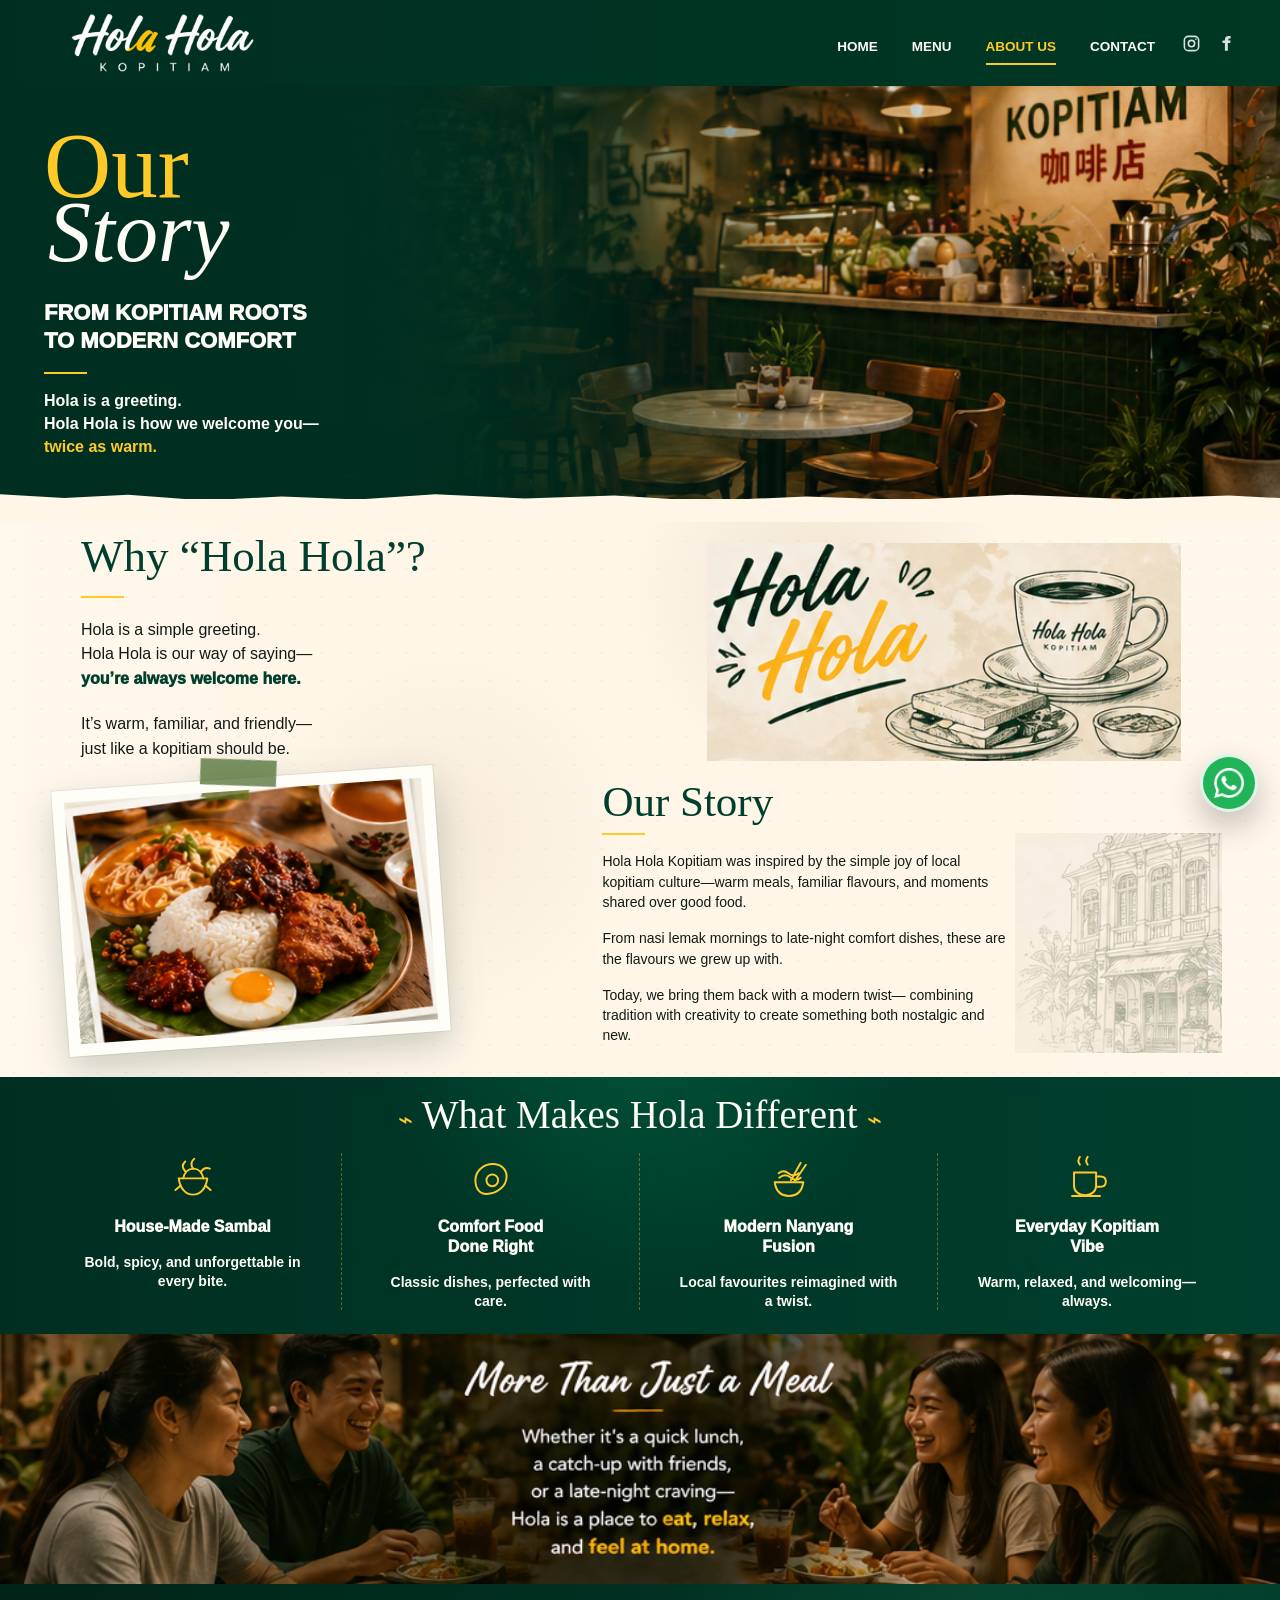
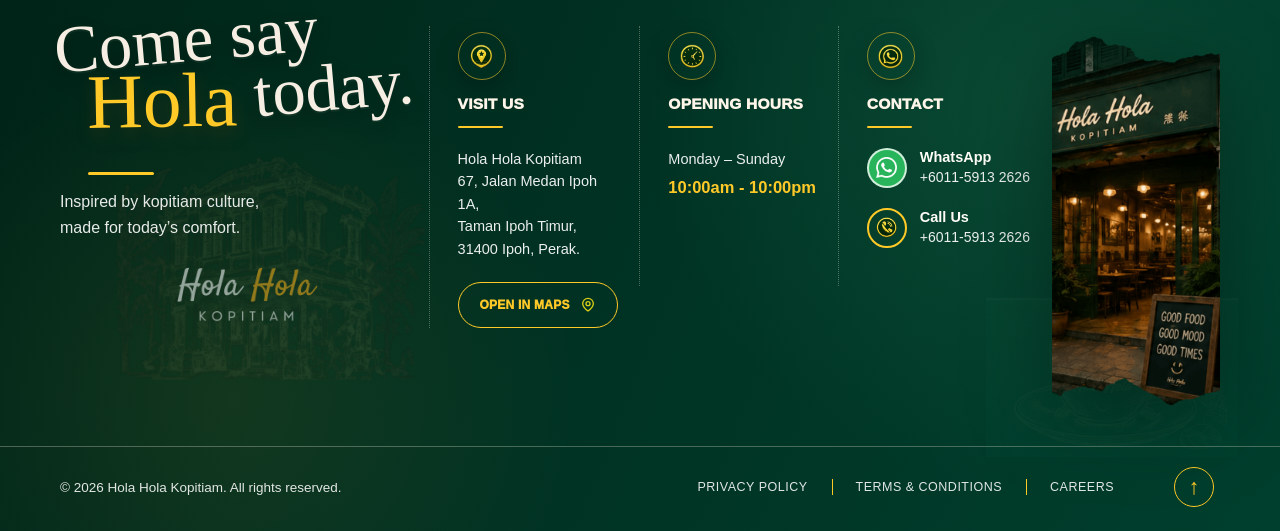
==== commit b97ba95b: "update" ====
--- a/about/index.html
+++ b/about/index.html
@@ -155,7 +155,10 @@
               Taman Ipoh Timur,<br />
               31400 Ipoh, Perak.
             </p>
-            <a class="footer-pill" href="https://share.google/XCFySOkUaAAFdQD67" target="_blank" rel="noreferrer">⌖ OPEN IN MAPS</a>
+            <a class="footer-pill" href="https://www.google.com/maps/place/Hola+Hola+Kopitiam+Ipoh/@4.619513,101.1167907,1121m/data=!3m1!1e3!4m15!1m8!3m7!1s0x31caed2006a05a01:0xccb6dadd5b96ae86!2s67,+Jalan+Medan+Ipoh+1A,+Taman+Ipoh+Timur,+31400+Ipoh,+Perak!3b1!8m2!3d4.619513!4d101.1167907!16s%2Fg%2F11x7g9f3zw!3m5!1s0x31caed32fc18c6a1:0x91a8598e60bf4329!8m2!3d4.619513!4d101.1167907!16s%2Fg%2F11k48m7pq9?entry=ttu&amp;g_ep=EgoyMDI2MDQyNy4wIKXMDSoASAFQAw%3D%3D" target="_blank" rel="noreferrer">
+              <span>OPEN IN MAPS</span>
+              <img src="../icons/location.svg" class="map-icon" alt="location" />
+            </a>
           </div>
 
           <div class="footer-panel footer-hours">
--- a/style.css
+++ b/style.css
@@ -566,7 +566,7 @@
 
 .promo-card {
   position: relative;
-  height: 292px;
+  height: 270px;
   overflow: hidden;
   border-radius: 22px;
   border: 1px solid rgba(255, 246, 232, 0.24);
@@ -616,10 +616,10 @@
   position: relative;
   z-index: 2;
   overflow: hidden;
-  width: 112px;
-  height: 112px;
-  margin: 30px 0 0 24px;
-  padding-top: 27px;
+  width: 98px;
+  height: 98px;
+  margin: 30px 0 0 22px;
+  padding-top: 24px;
   border-radius: 50%;
   color: var(--dark-green);
   background:
@@ -627,7 +627,7 @@
     var(--yellow);
   transform: rotate(-5deg);
   text-align: center;
-  font-size: 34px;
+  font-size: 30px;
   line-height: 0.9;
   font-weight: 950;
   box-shadow: 0 16px 30px rgba(0, 0, 0, 0.24), 0 0 0 6px rgba(255, 201, 40, 0.16);
@@ -662,7 +662,7 @@
 }
 
 .discount-badge span {
-  font-size: 26px;
+  font-size: 23px;
 }
 
 .promo-text {
@@ -672,6 +672,8 @@
 }
 
 .promo-combo .promo-text {
+  position: relative;
+  z-index: 3;
   padding-left: 8px;
 }
 
@@ -694,6 +696,7 @@
 .promo-stamp .promo-tag {
   color: var(--yellow);
   background: var(--green);
+  margin-bottom: 8px;
 }
 
 .promo-combo h3,
@@ -763,21 +766,21 @@
   background: var(--green);
 }
 
-.promo-combo img {
+.promo-combo > img {
   position: absolute;
-  right: -60px;
-  bottom: -24px;
+  right: -10px;
+  bottom: -8px;
   z-index: 0;
-  width: 420px;
-  height: 310px;
+  width: 330px;
+  height: auto;
   object-fit: contain;
   object-position: right bottom;
   filter: drop-shadow(0 16px 22px rgba(0, 0, 0, 0.28));
   transition: transform 0.32s ease, opacity 0.18s ease;
 }
 
-.promo-card:hover img {
-  transform: scale(1.045) translateY(-2px);
+.promo-card:hover > img {
+  transform: translateY(-2px);
 }
 
 .promo-stamp {
@@ -794,35 +797,49 @@
 }
 
 .promo-stamp .promo-text {
-  padding-top: 35px;
-  padding-left: 34px;
-  padding-right: 262px;
-  max-width: 100%;
+  position: relative;
+  z-index: 3;
+  max-width: 52%;
+  padding: 28px 0 24px 36px;
+}
+
+.promo-stamp .view-more-btn {
+  position: relative;
+  z-index: 4;
+  margin-top: 0;
 }
 
 .promo-stamp h3 {
+  display: flex;
+  align-items: center;
+  margin-bottom: 8px;
   color: var(--green);
 }
 
 .reward-icon {
   display: inline-grid;
   place-items: center;
-  width: 31px;
-  height: 31px;
-  margin-right: 8px;
-  border: 2px solid var(--white);
+  flex: 0 0 auto;
+  width: 34px;
+  height: 34px;
+  margin-right: 9px;
   border-radius: 50%;
-  color: var(--yellow);
-  background: var(--white);
-  font-size: 15px;
+  background: #fff6e8;
   vertical-align: middle;
+  box-shadow: inset 0 0 0 1px rgba(0, 63, 45, 0.08), 0 8px 18px rgba(0, 63, 45, 0.12);
+}
+
+.reward-icon img {
+  width: 20px;
+  height: 20px;
+  object-fit: contain;
 }
 
 .stamp-row {
   display: grid;
-  grid-template-columns: repeat(5, 27px);
-  gap: 10px 12px;
-  margin: 14px 0 16px 7px;
+  grid-template-columns: repeat(5, 24px);
+  gap: 8px 10px;
+  margin: 10px 0 12px 4px;
 }
 
 .stamp-row span:nth-child(5) {
@@ -832,12 +849,12 @@
 .stamp-row span {
   display: grid;
   place-items: center;
-  width: 27px;
-  height: 27px;
+  width: 24px;
+  height: 24px;
   border-radius: 50%;
   color: var(--green);
   background: var(--white);
-  font-size: 12px;
+  font-size: 11px;
   font-weight: 950;
 }
 
@@ -881,12 +898,12 @@
   transform: translateX(-50%);
 }
 
-.promo-stamp img {
+.promo-stamp > img {
   position: absolute;
-  right: -68px;
-  bottom: -18px;
-  width: 460px;
-  height: 318px;
+  right: -20px;
+  bottom: -8px;
+  width: 360px;
+  height: auto;
   object-fit: contain;
   object-position: right bottom;
   filter: drop-shadow(0 16px 22px rgba(0, 0, 0, 0.16));
@@ -1332,6 +1349,7 @@
   display: inline-flex;
   align-items: center;
   justify-content: center;
+  gap: 10px;
   min-width: 160px;
   height: 46px;
   margin-top: 22px;
@@ -1343,6 +1361,21 @@
   font-weight: 950;
   letter-spacing: 0.02em;
   transition: transform 0.18s ease, background 0.18s ease, color 0.18s ease;
+}
+
+.map-icon {
+  width: 16px;
+  height: 16px;
+  object-fit: contain;
+  opacity: 0.85;
+  filter: brightness(0) saturate(100%) invert(82%) sepia(94%) saturate(769%) hue-rotate(340deg) brightness(101%) contrast(102%);
+  transition: transform 0.18s ease, opacity 0.18s ease, filter 0.18s ease;
+}
+
+.footer-pill:hover .map-icon {
+  opacity: 1;
+  transform: translateX(2px);
+  filter: brightness(0) saturate(100%) invert(13%) sepia(27%) saturate(1478%) hue-rotate(111deg) brightness(95%) contrast(102%);
 }
 
 .footer-hours strong {
@@ -2573,8 +2606,8 @@
 
   .nav-socials {
     width: 100%;
-    margin: auto 0 0;
-    padding-top: 22px;
+    margin: 6px 0 0;
+    padding-top: 16px;
     border-top: 1px solid rgba(0, 63, 45, 0.14);
     flex-wrap: wrap;
     justify-content: flex-start;
@@ -2658,8 +2691,8 @@
     grid-template-columns: 110px 1fr;
   }
 
-  .promo-combo img,
-  .promo-stamp img {
+  .promo-combo > img,
+  .promo-stamp > img {
     width: 340px;
     height: 250px;
     opacity: 0.58;
@@ -2975,8 +3008,8 @@
     font-size: 12px;
   }
 
-  .promo-combo img,
-  .promo-stamp img {
+  .promo-combo > img,
+  .promo-stamp > img {
     z-index: 1;
     width: 330px;
     max-width: 88vw;
@@ -2985,12 +3018,12 @@
     filter: drop-shadow(0 12px 24px rgba(0, 0, 0, 0.25));
   }
 
-  .promo-combo img {
+  .promo-combo > img {
     right: -45px;
     bottom: -20px;
   }
 
-  .promo-stamp img {
+  .promo-stamp > img {
     right: -55px;
     bottom: -25px;
   }
@@ -2999,7 +3032,7 @@
     position: relative;
     z-index: 3;
     max-width: 68%;
-    padding: 0;
+    padding: 0 0 32px;
   }
 
   .reward-icon {
